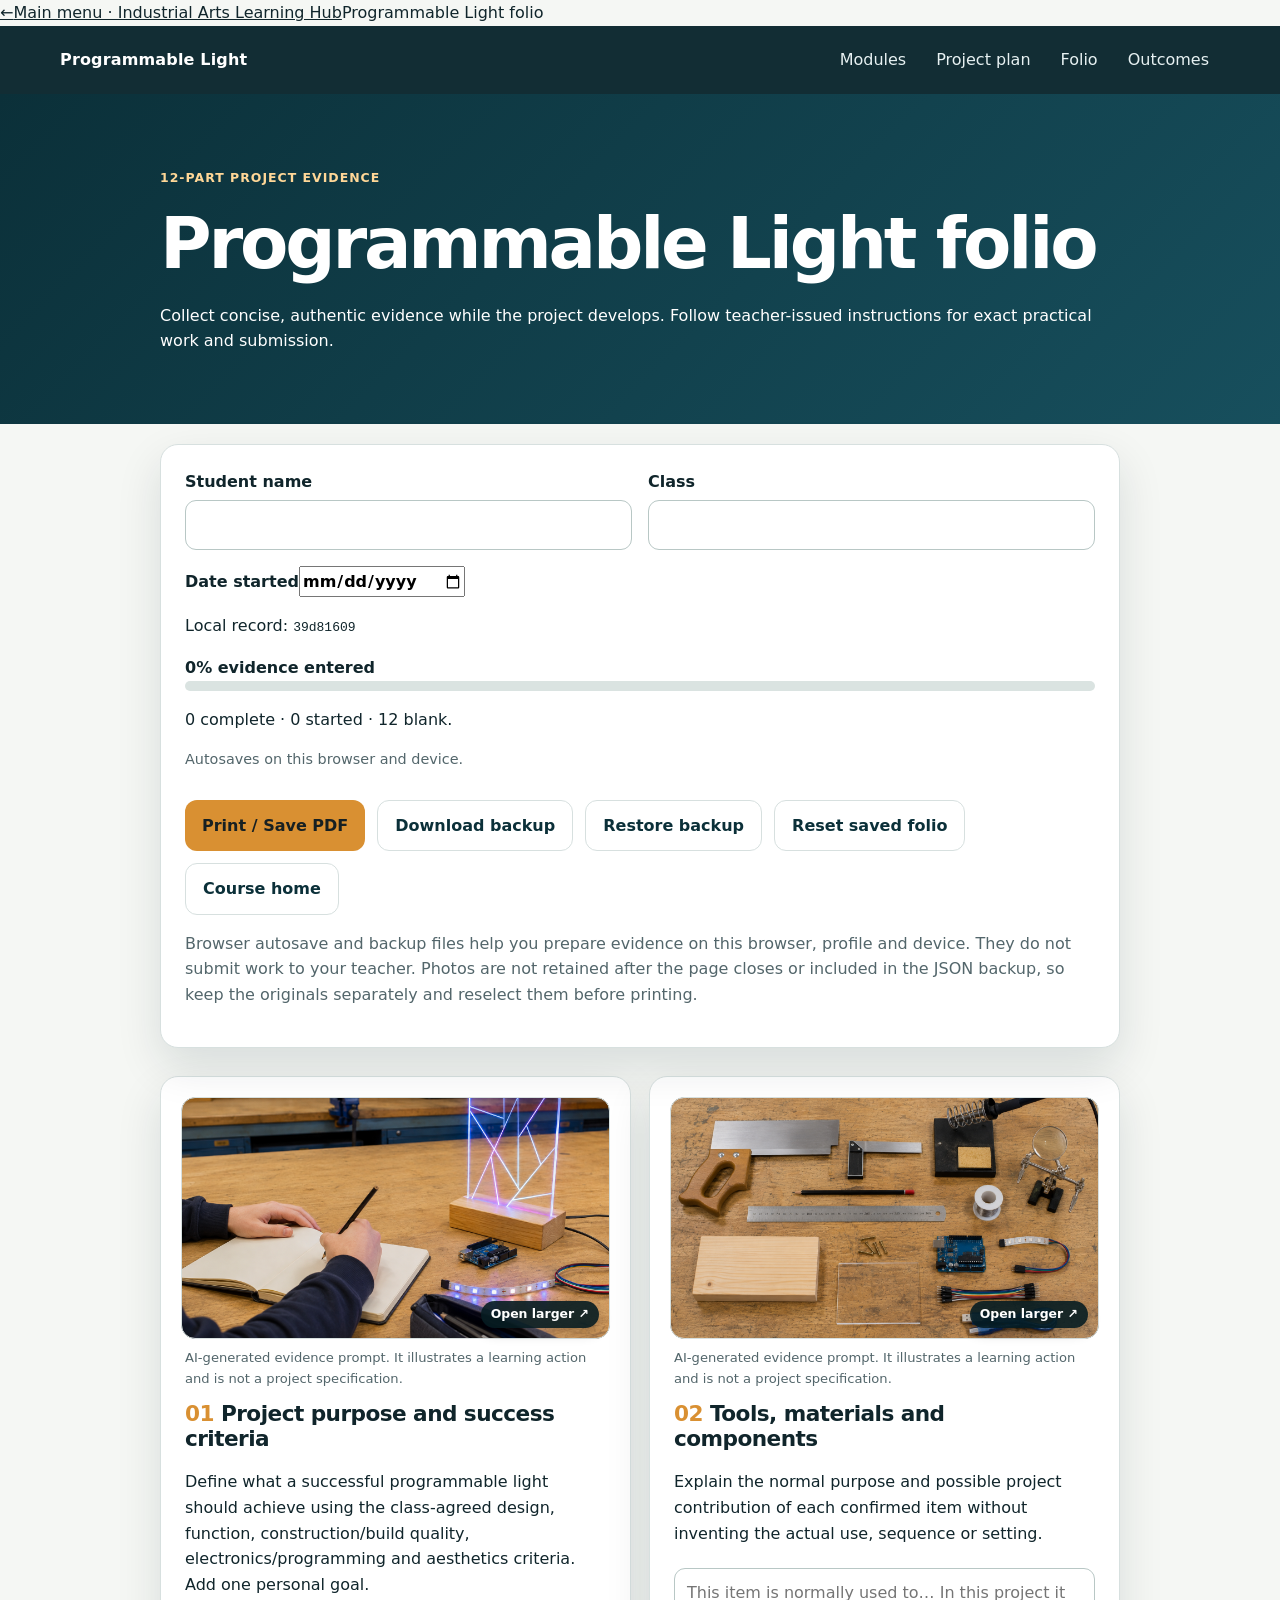
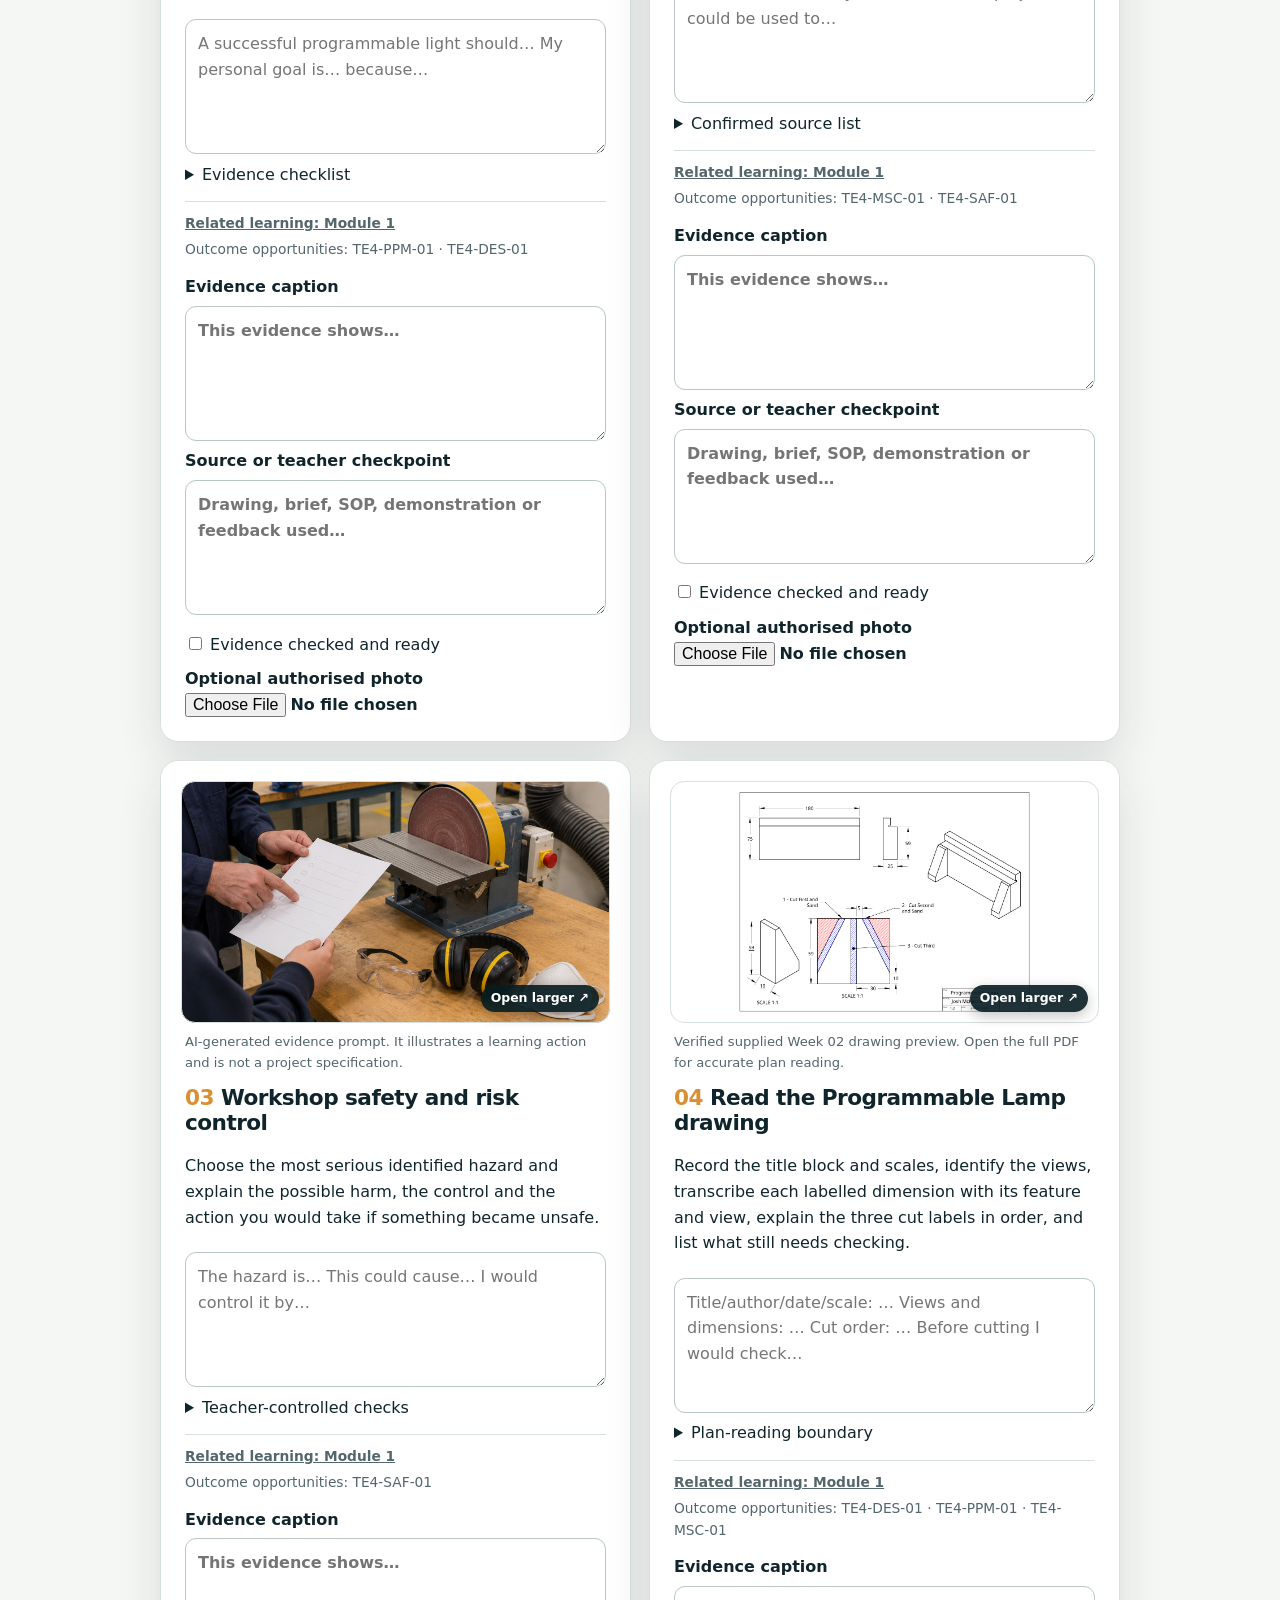
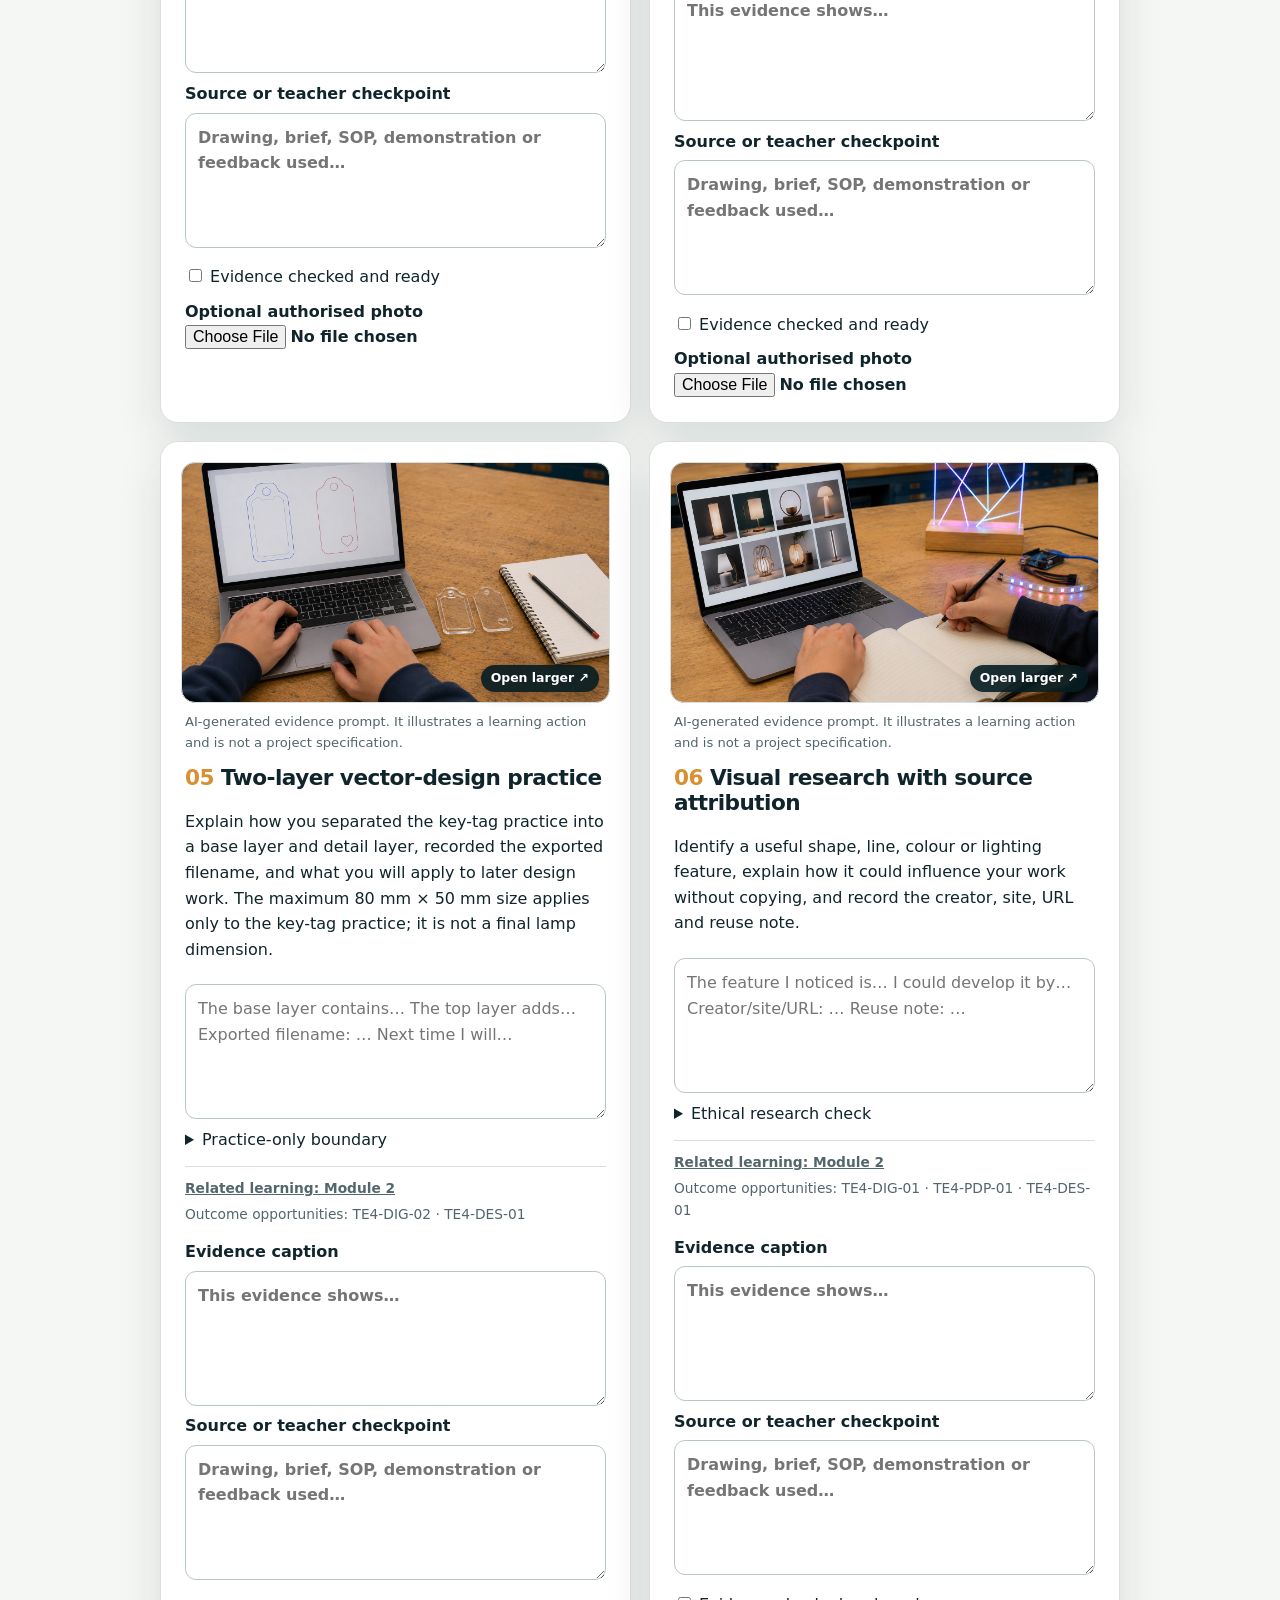
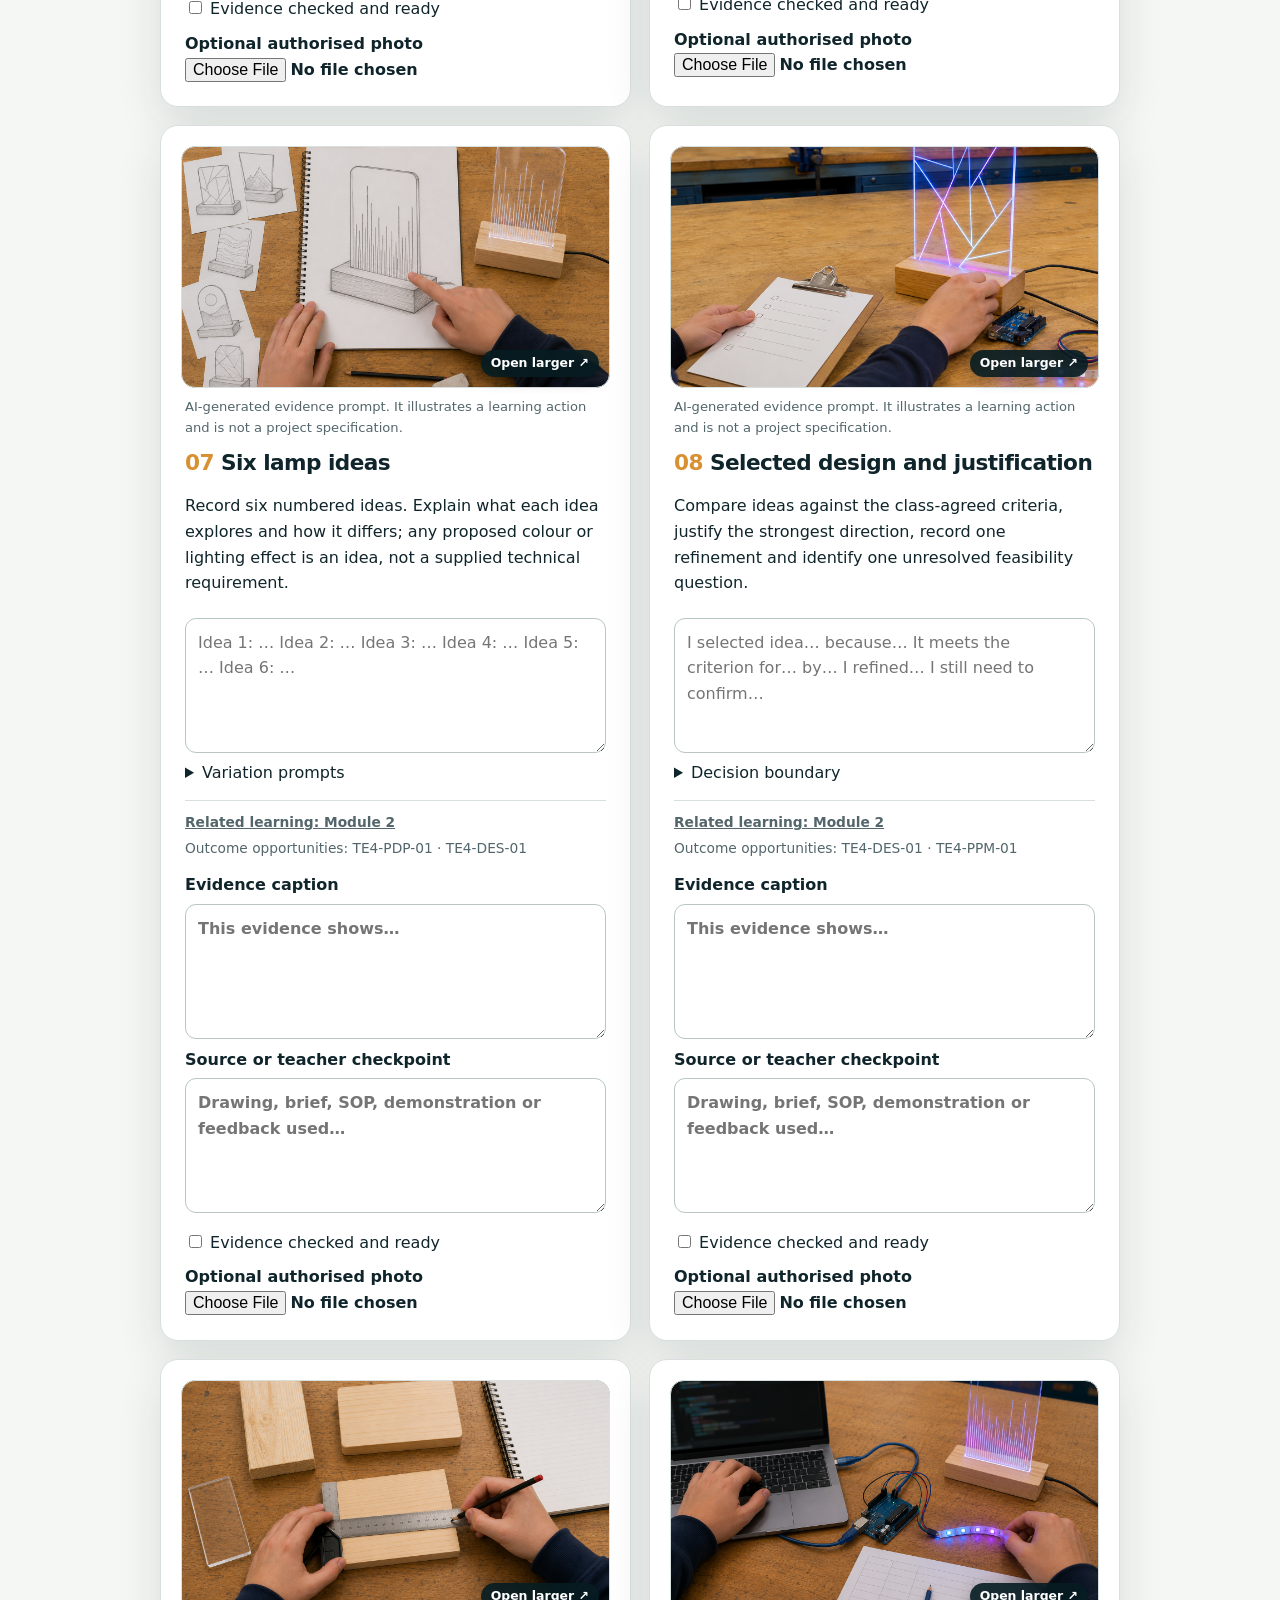
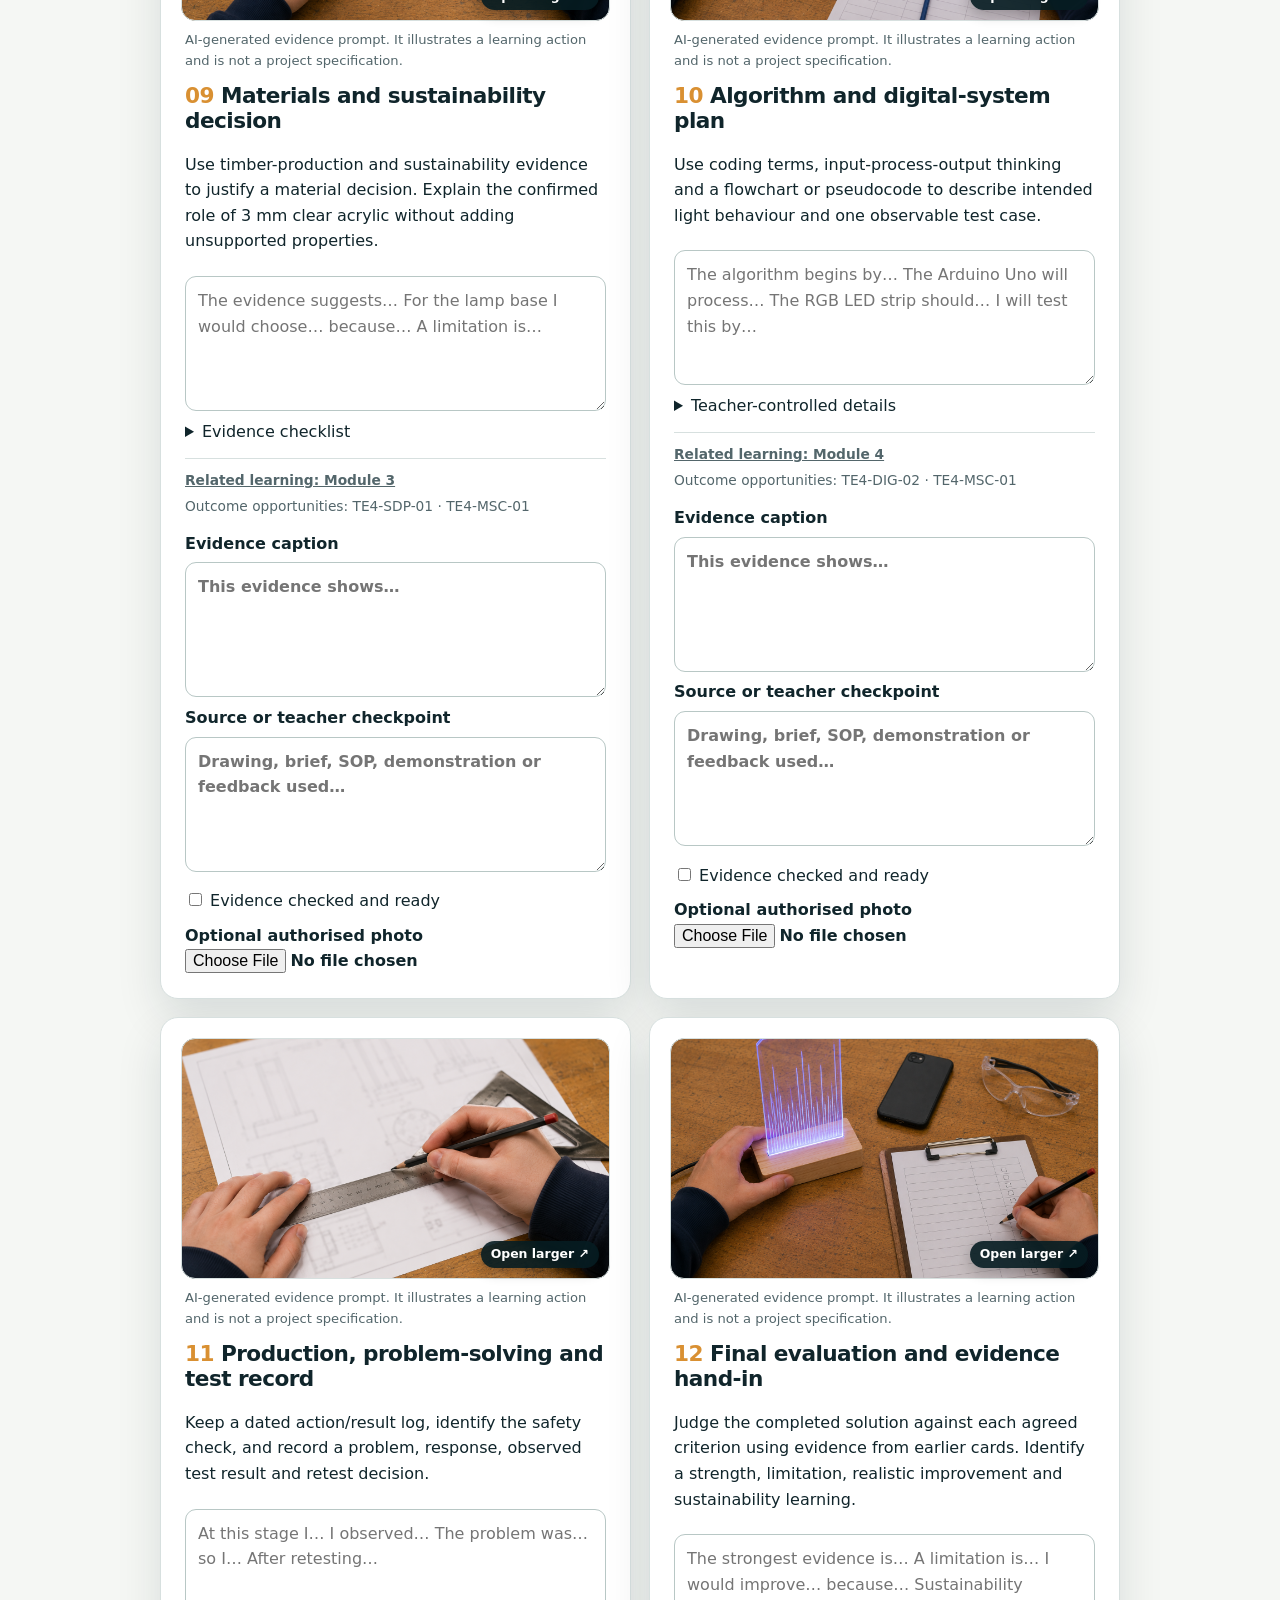
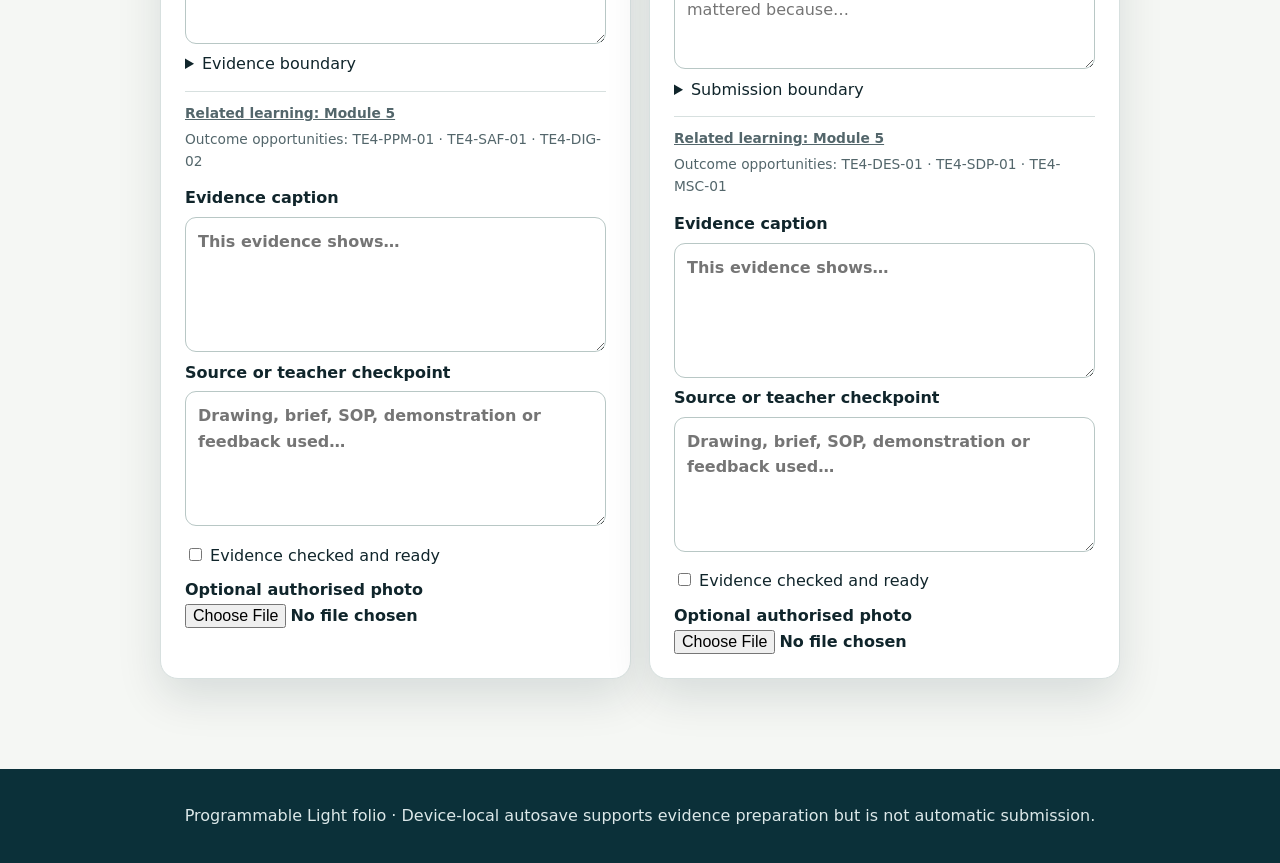
==== folio.html @ 2590aad6 "Build Programmable Light Stage 4 guided course" ====
<!doctype html>
<html lang="en-AU">
<head>
  <meta charset="utf-8">
  <meta name="viewport" content="width=device-width, initial-scale=1">
  <meta name="description" content="Twelve-card evidence folio for the Stage 4 Programmable Light project.">
  <title>Project folio | Programmable Light</title>
  <link rel="stylesheet" href="guided/course.css?v=20260804b">
  <link rel="stylesheet" href="shared/sister-site.css" data-sister-site-styles>
</head>
<body class="folio-page">
  <a class="skip-link" href="#folio-content">Skip to folio</a>
  <header class="site-header"><div class="nav-wrap"><a class="brand" href="index.html">Programmable Light</a><nav class="nav-links" aria-label="Course navigation"><a href="index.html#pathway">Modules</a><a href="index.html#project-plan">Project plan</a><a href="folio.html" aria-current="page">Folio</a><a href="index.html#outcomes">Outcomes</a></nav></div></header>
  <section class="module-hero"><div class="module-hero-inner"><p class="eyebrow">12-part project evidence</p><h1>Programmable Light folio</h1><p>Collect concise, authentic evidence while the project develops. Follow teacher-issued instructions for exact practical work and submission.</p></div></section>

  <main id="folio-content" class="folio-main" data-folio>
    <section class="card progress-panel"><div class="student-grid"><label>Student name<input data-save data-required name="student-name" type="text" autocomplete="name"></label><label>Class<input data-save data-required name="student-class" type="text"></label><label>Date started<input data-save name="date-started" type="date"></label></div><p>Local record: <code data-record-id></code></p><strong data-progress-text>0% evidence entered</strong><div class="progress-track"><div class="progress-fill" data-progress-fill></div></div><p data-folio-summary>12 blank cards.</p><p class="save-state" data-save-state>Autosaves on this browser and device.</p><div class="button-row"><button class="btn" type="button" onclick="window.print()">Print / Save PDF</button><button class="btn ghost" type="button" data-export>Download backup</button><label class="btn ghost import-label">Restore backup<input type="file" accept="application/json" data-import></label><button class="btn ghost" type="button" data-reset>Reset saved folio</button><a class="btn ghost" href="index.html">Course home</a></div><p class="evidence-note">Browser autosave and backup files help you prepare evidence on this browser, profile and device. They do not submit work to your teacher. Photos are not retained after the page closes or included in the JSON backup, so keep the originals separately and reselect them before printing.</p></section>

    <div class="folio-grid">
      <article class="card folio-card" id="folio-card-01"><div class="folio-visual" role="img" aria-label="Project purpose, success criteria and a personal goal"></div><h2>Project purpose and success criteria</h2><p>Define what a successful programmable light should achieve using the class-agreed design, function, construction/build quality, electronics/programming and aesthetics criteria. Add one personal goal.</p><textarea data-save data-required name="folio-01" placeholder="A successful programmable light should… My personal goal is… because…"></textarea><details class="sentence-starters"><summary>Evidence checklist</summary><ul><li>Short project explanation</li><li>All five class-agreed criteria categories</li><li>One personal goal</li></ul></details></article>

      <article class="card folio-card" id="folio-card-02"><div class="folio-visual" role="img" aria-label="Confirmed tools, materials and programmable-light components"></div><h2>Tools, materials and components</h2><p>Explain the normal purpose and possible project contribution of each confirmed item without inventing the actual use, sequence or setting.</p><textarea data-save data-required name="folio-02" placeholder="This item is normally used to… In this project it could be used to…"></textarea><details class="sentence-starters"><summary>Confirmed source list</summary><ul><li>Tenon saw, tri-square, pencil, steel rule, soldering iron, helping hands and solder</li><li>Radiata pine, wood screws and 3 mm clear acrylic</li><li>Arduino Uno, RGB LED strip, jumper wires, USB cable and ULS 4.0/4.6 laser cutter</li></ul></details></article>

      <article class="card folio-card" id="folio-card-03"><div class="folio-visual" role="img" aria-label="Workshop hazard, risk controls and teacher permission"></div><h2>Workshop safety and risk control</h2><p>Choose the most serious identified hazard and explain the possible harm, the control and the action you would take if something became unsafe.</p><textarea data-save data-required name="folio-03" placeholder="The hazard is… This could cause… I would control it by…"></textarea><details class="sentence-starters"><summary>Teacher-controlled checks</summary><ul><li>Demonstration, safety-test and machine-permission status</li><li>Current local procedure and required PPE</li><li>First-aid and emergency-stop locations are Teacher to confirm</li></ul></details></article>

      <article class="card folio-card" id="folio-card-04"><div class="folio-visual" role="img" aria-label="Reading the supplied Programmable Lamp technical drawing"></div><h2>Read the Programmable Lamp drawing</h2><p>Record the title block and scales, identify the views, transcribe each labelled dimension with its feature and view, explain the three cut labels in order, and list what still needs checking.</p><textarea data-save data-required name="folio-04" placeholder="Title/author/date/scale: … Views and dimensions: … Cut order: … Before cutting I would check…"></textarea><details class="sentence-starters"><summary>Plan-reading boundary</summary><ul><li>Use the full PDF, not a measured screen preview.</li><li>Keep the unit blank if the drawing does not state it.</li><li>Materials, tolerances and assembly details remain Teacher to confirm.</li></ul></details></article>

      <article class="card folio-card" id="folio-card-05"><div class="folio-visual" role="img" aria-label="Two-layer key-tag vector-design practice"></div><h2>Two-layer vector-design practice</h2><p>Explain how you separated the key-tag practice into a base layer and detail layer, recorded the exported filename, and what you will apply to later design work. The maximum 80 mm × 50 mm size applies only to the key-tag practice; it is not a final lamp dimension.</p><textarea data-save data-required name="folio-05" placeholder="The base layer contains… The top layer adds… Exported filename: … Next time I will…"></textarea><details class="sentence-starters"><summary>Practice-only boundary</summary><ul><li>The maximum 80 mm × 50 mm size applies only to the key-tag practice.</li><li>It is not a final lamp dimension.</li><li>Export, Classroom and laser requirements are Teacher to confirm.</li></ul></details></article>

      <article class="card folio-card" id="folio-card-06"><div class="folio-visual" role="img" aria-label="Visual research with image resolution and source attribution"></div><h2>Visual research with source attribution</h2><p>Identify a useful shape, line, colour or lighting feature, explain how it could influence your work without copying, and record the creator, site, URL and reuse note.</p><textarea data-save data-required name="folio-06" placeholder="The feature I noticed is… I could develop it by… Creator/site/URL: … Reuse note: …"></textarea><details class="sentence-starters"><summary>Ethical research check</summary><ul><li>Record the image resolution.</li><li>Distinguish research inspiration from permission to publish.</li><li>Approved imagery remains Teacher to confirm.</li></ul></details></article>

      <article class="card folio-card" id="folio-card-07"><div class="folio-visual" role="img" aria-label="Six distinct programmable-light design ideas"></div><h2>Six lamp ideas</h2><p>Record six numbered ideas. Explain what each idea explores and how it differs; any proposed colour or lighting effect is an idea, not a supplied technical requirement.</p><textarea data-save data-required name="folio-07" placeholder="Idea 1: … Idea 2: … Idea 3: … Idea 4: … Idea 5: … Idea 6: …"></textarea><details class="sentence-starters"><summary>Variation prompts</summary><ul><li>This idea explores…</li><li>It differs from the others because…</li><li>The light could…</li></ul></details></article>

      <article class="card folio-card" id="folio-card-08"><div class="folio-visual" role="img" aria-label="Selected design compared against confirmed criteria"></div><h2>Selected design and justification</h2><p>Compare ideas against the class-agreed criteria, justify the strongest direction, record one refinement and identify one unresolved feasibility question.</p><textarea data-save data-required name="folio-08" placeholder="I selected idea… because… It meets the criterion for… by… I refined… I still need to confirm…"></textarea><details class="sentence-starters"><summary>Decision boundary</summary><ul><li>Refer to evidence from research and the six ideas.</li><li>Separate a confirmed criterion from a preference.</li><li>Feasibility approval and production constraints are Teacher to confirm.</li></ul></details></article>

      <article class="card folio-card" id="folio-card-09"><div class="folio-visual" role="img" aria-label="Timber, acrylic and sustainability evidence"></div><h2>Materials and sustainability decision</h2><p>Use timber-production and sustainability evidence to justify a material decision. Explain the confirmed role of 3 mm clear acrylic without adding unsupported properties.</p><textarea data-save data-required name="folio-09" placeholder="The evidence suggests… For the lamp base I would choose… because… A limitation is…"></textarea><details class="sentence-starters"><summary>Evidence checklist</summary><ul><li>Hardwood/softwood and native-forest/plantation comparisons</li><li>Ordered timber-production sequence</li><li>Supplier, stock size, grade, finish and tolerance are Teacher to confirm.</li></ul></details></article>

      <article class="card folio-card" id="folio-card-10"><div class="folio-visual" role="img" aria-label="Algorithm, pseudocode and digital-system plan"></div><h2>Algorithm and digital-system plan</h2><p>Use coding terms, input-process-output thinking and a flowchart or pseudocode to describe intended light behaviour and one observable test case.</p><textarea data-save data-required name="folio-10" placeholder="The algorithm begins by… The Arduino Uno will process… The RGB LED strip should… I will test this by…"></textarea><details class="sentence-starters"><summary>Teacher-controlled details</summary><ul><li>Wiring, pins, LED-strip type, library and electrical requirements</li><li>Final code and upload procedure</li><li>Record only authorised connections and code.</li></ul></details></article>

      <article class="card folio-card" id="folio-card-11"><div class="folio-visual" role="img" aria-label="Production, problem-solving, testing and retesting record"></div><h2>Production, problem-solving and test record</h2><p>Keep a dated action/result log, identify the safety check, and record a problem, response, observed test result and retest decision.</p><textarea data-save data-required name="folio-11" placeholder="At this stage I… I observed… The problem was… so I… After retesting…"></textarea><details class="sentence-starters"><summary>Evidence boundary</summary><ul><li>Use the supplied plan, theory or a named teacher checkpoint.</li><li>Do not fabricate a source or unobserved result.</li><li>Practical order, test values and sign-off points are Teacher to confirm.</li></ul></details></article>

      <article class="card folio-card" id="folio-card-12"><div class="folio-visual" role="img" aria-label="Final evaluation against criteria and evidence"></div><h2>Final evaluation and evidence hand-in</h2><p>Judge the completed solution against each agreed criterion using evidence from earlier cards. Identify a strength, limitation, realistic improvement and sustainability learning.</p><textarea data-save data-required name="folio-12" placeholder="The strongest evidence is… A limitation is… I would improve… because… Sustainability mattered because…"></textarea><details class="sentence-starters"><summary>Submission boundary</summary><ul><li>Cite the evidence card that supports each judgement.</li><li>Final photo, code, filename and submission route are Teacher to confirm.</li><li>Browser autosave is preparation, not submission.</li></ul></details></article>
    </div>
  </main>

  <footer>Programmable Light folio · Device-local autosave supports evidence preparation but is not automatic submission.</footer>
  <script src="guided/data.js?v=20260804b"></script>
  <script src="guided/course.js?v=20260804b"></script>
  <script src="shared/hub-navigation.js" defer></script>
</body>
</html>
---- guided/course.css ----
:root {
  --ink: #10252b;
  --muted: #53666b;
  --paper: #f5f7f4;
  --card: #ffffff;
  --steel: #174f5d;
  --steel-dark: #0b3039;
  --amber: #d99032;
  --amber-pale: #fff3df;
  --line: #d7e0df;
  --success: #26704b;
  --danger: #a33a32;
  --shadow: 0 18px 45px rgba(12, 37, 43, 0.12);
  --radius: 18px;
}

* { box-sizing: border-box; }
html { scroll-behavior: smooth; }
body {
  margin: 0;
  overflow-x: hidden;
  color: var(--ink);
  background: var(--paper);
  font-family: Inter, ui-sans-serif, system-ui, -apple-system, BlinkMacSystemFont, "Segoe UI", sans-serif;
  line-height: 1.6;
}
.skip-link { position: fixed; top: 8px; left: 8px; z-index: 1000; transform: translateY(-180%); padding: 9px 13px; border-radius: 8px; background: white; color: var(--ink); font-weight: 750; }
.skip-link:focus { transform: translateY(0); }
a { color: inherit; }
img { max-width: 100%; display: block; }
button, input, textarea, select { font: inherit; }

.site-header {
  position: sticky;
  top: 0;
  z-index: 20;
  background: rgba(9, 37, 44, 0.96);
  color: white;
  backdrop-filter: blur(12px);
}
.nav-wrap {
  width: min(1160px, calc(100% - 32px));
  min-height: 68px;
  margin: 0 auto;
  display: flex;
  flex-wrap: wrap;
  align-items: center;
  justify-content: space-between;
  gap: 20px;
}
.brand { font-weight: 850; text-decoration: none; letter-spacing: .01em; }
.nav-links { display: flex; flex-wrap: wrap; max-width: 100%; gap: 8px; }
.nav-links a {
  padding: 8px 11px;
  border-radius: 999px;
  text-decoration: none;
  color: #e7f1f2;
}
.nav-links a:hover, .nav-links a:focus-visible { background: rgba(255,255,255,.12); }

.hero { min-height: 570px; color: white; display: grid; align-items: center; background: linear-gradient(135deg, #061c22, #174f5d); }
.sister-hero .hero-inner { display: grid; grid-template-columns: minmax(0, 1.1fr) minmax(300px, .9fr); gap: 34px; align-items: center; }
.hero-showcase { margin: 42px 0; overflow: hidden; border: 1px solid rgba(255,255,255,.24); border-radius: 22px; background: rgba(255,255,255,.08); box-shadow: var(--shadow); }
.hero-showcase img { width: 100%; min-height: 360px; object-fit: cover; }
.hero-showcase figcaption { padding: 12px 16px; color: #e9f1f1; font-size: .84rem; line-height: 1.45; }
.hero-inner, .section, .module-main, .folio-main {
  width: min(1160px, calc(100% - 32px));
  margin-inline: auto;
}
.hero-copy { width: min(630px, 100%); padding: 90px 0 80px; }
.hero-copy, .module-hero-inner, .module-main, .folio-main { max-width: calc(100vw - 32px); }
.eyebrow {
  display: inline-flex;
  align-items: center;
  gap: 8px;
  margin: 0 0 16px;
  color: #ffd797;
  font-weight: 850;
  letter-spacing: .08em;
  text-transform: uppercase;
  font-size: .78rem;
}
h1, h2, h3 { line-height: 1.15; margin-top: 0; }
h1 { font-size: clamp(2.7rem, 7vw, 5.5rem); letter-spacing: -.045em; margin-bottom: 18px; }
h2 { font-size: clamp(2rem, 4vw, 3.2rem); letter-spacing: -.025em; }
h3 { font-size: 1.28rem; }
.hero p { font-size: clamp(1.05rem, 2vw, 1.3rem); color: #e9f1f1; }
.hero-actions, .button-row { display: flex; flex-wrap: wrap; gap: 12px; margin-top: 28px; }
.btn {
  border: 0;
  border-radius: 12px;
  padding: 12px 17px;
  background: var(--amber);
  color: #172022;
  font-weight: 850;
  text-decoration: none;
  cursor: pointer;
}
.btn:hover, .btn:focus-visible { filter: brightness(1.05); transform: translateY(-1px); }
.btn.secondary { color: white; background: rgba(255,255,255,.13); border: 1px solid rgba(255,255,255,.3); }
.btn.ghost { background: white; border: 1px solid var(--line); color: var(--steel-dark); }

.section { padding: 84px 0; }
.section.tint { width: 100%; max-width: none; background: #e9efed; }
.section.tint > .section-inner { width: min(1160px, calc(100% - 32px)); margin: auto; }
.section-intro { max-width: 760px; color: var(--muted); font-size: 1.08rem; }
.grid { display: grid; gap: 20px; }
.grid.three { grid-template-columns: repeat(3, minmax(0, 1fr)); }
.grid.two { grid-template-columns: repeat(2, minmax(0, 1fr)); }
.card {
  background: var(--card);
  border: 1px solid var(--line);
  border-radius: var(--radius);
  padding: 24px;
  box-shadow: var(--shadow);
}
.module-card { position: relative; display: flex; flex-direction: column; min-height: 295px; }
.module-card .stage { color: var(--steel); font-size: .82rem; font-weight: 900; text-transform: uppercase; letter-spacing: .08em; }
.module-card p { color: var(--muted); }
.module-card .module-link { margin-top: auto; font-weight: 850; color: var(--steel); }
.status-pill {
  display: inline-flex;
  width: fit-content;
  padding: 5px 10px;
  border-radius: 999px;
  background: #e2eee8;
  color: var(--success);
  font-size: .78rem;
  font-weight: 850;
}
.outcome-list { list-style: none; padding: 0; display: grid; gap: 10px; }
.outcome-list li { border-left: 4px solid var(--amber); padding: 8px 0 8px 14px; }
.resource-card a { color: var(--steel); font-weight: 800; }
.pending { border-left: 5px solid var(--amber); background: var(--amber-pale); }

.module-hero {
  color: white;
  padding: 70px 0 54px;
  background: linear-gradient(135deg, var(--steel-dark), var(--steel));
}
.module-hero-inner { width: min(960px, calc(100% - 32px)); margin: auto; }
.module-hero h1 { font-size: clamp(2.3rem, 6vw, 4.4rem); }
.module-main, .folio-main { width: min(960px, calc(100% - 32px)); padding: 48px 0 90px; }
.progress-panel { margin: -28px auto 28px; position: relative; }
.progress-track { height: 10px; background: #dae3e1; border-radius: 999px; overflow: hidden; }
.progress-fill { height: 100%; width: 0; background: linear-gradient(90deg, var(--amber), #efbb62); transition: width .2s ease; }
.student-grid { display: grid; grid-template-columns: 1fr 1fr; gap: 16px; }
label { font-weight: 750; }
input[type="text"], input[type="password"], select, textarea {
  width: 100%;
  margin-top: 6px;
  border: 1px solid #b8c7c5;
  border-radius: 11px;
  padding: 11px 12px;
  background: #fff;
  color: var(--ink);
}
textarea { min-height: 135px; resize: vertical; }
.theory-section { margin-top: 24px; display: flow-root; }
.theory-section p { max-width: 78ch; color: #31484e; text-wrap: pretty; }
.theory-chunk-heading {
  margin: 22px 0 8px;
  padding-left: 11px;
  border-left: 4px solid var(--steel);
  color: var(--steel-dark);
  font-size: 1rem;
  line-height: 1.35;
}
.theory-section li + li { margin-top: 6px; }
.written-evidence { width: 100%; min-width: 0; }
.clarification-button { min-height: 44px; margin: 2px 0 10px; padding: 8px 12px; border: 1px solid #8aa9a0; border-radius: 9px; background: #f7fbf9; color: var(--ink); font: inherit; font-weight: 750; cursor: pointer; }
.clarification-button:hover { background: #edf4f1; }
.clarification-button:focus-visible { outline: 3px solid #236e5b; outline-offset: 3px; }
.clarification-panel { max-width: 68ch; margin: 0 0 12px; padding: 11px 13px; border-left: 4px solid #3c806e; border-radius: 0 9px 9px 0; background: #edf4f1; overflow-wrap: anywhere; }
.written-evidence textarea {
  display: block;
  width: 100%;
  max-width: none;
  min-width: 0;
  min-height: 175px;
  line-height: 1.55;
  overflow-wrap: break-word;
}
.theory-visual {
  float: right;
  width: min(38%, 360px);
  margin: .25rem 0 1rem 1.35rem;
  padding: .65rem;
  border: 1px solid var(--line);
  border-radius: 14px;
  background: #f5f8f7;
  box-shadow: 0 10px 24px rgba(17, 46, 52, .1);
}
.theory-visual--left { float: left; margin: .25rem 1.35rem 1rem 0; }
.zoomable-infographic { position: relative; display: block; color: white; text-decoration: none; cursor: zoom-in; }
.zoomable-infographic:focus-visible { outline: 4px solid var(--amber); outline-offset: 4px; }
.zoomable-infographic:hover .infographic-open-label,
.zoomable-infographic:focus-visible .infographic-open-label { background: var(--amber); color: #172022; }
.infographic-open-label {
  position: absolute;
  right: 10px;
  bottom: 10px;
  z-index: 2;
  padding: 6px 10px;
  border-radius: 999px;
  background: rgba(6, 28, 34, .9);
  color: white;
  font-size: .78rem;
  font-weight: 850;
  line-height: 1.2;
  box-shadow: 0 4px 14px rgba(0, 0, 0, .24);
}
.theory-visual__image {
  width: 100%;
  aspect-ratio: 16 / 9;
  border-radius: 9px;
  background-repeat: no-repeat;
  background-size: cover;
  background-position: center;
  background-color: var(--ink);
}
.theory-visual figcaption { margin-top: .6rem; color: var(--muted); font-size: .82rem; line-height: 1.4; }
.tool-photo-gallery { clear: both; display: grid; grid-template-columns: repeat(auto-fit, minmax(180px, 1fr)); gap: 14px; margin: 24px 0; }
.tool-photo-card { min-width: 0; margin: 0; padding: 10px; border: 1px solid var(--line); border-radius: 13px; background: #f5f8f7; }
.tool-photo-link { border-radius: 9px; overflow: hidden; background: #e7eceb; }
.tool-photo-link img { width: 100%; aspect-ratio: 4 / 3; object-fit: contain; background: #f3f5f4; }
.tool-photo-card figcaption { margin-top: 9px; color: var(--muted); font-size: .82rem; line-height: 1.45; }
.tool-photo-credit { display: block; margin-top: 5px; font-size: .76rem; }
.tool-photo-credit a { color: var(--steel-dark); font-weight: 750; }
.plan-guidance { clear: both; margin: 30px 0 8px; padding-top: 26px; border-top: 2px solid var(--line); }
.plan-guidance > h3 { font-size: clamp(1.45rem, 3vw, 2rem); }
.plan-guidance > h4 { margin: 20px 0 8px; color: var(--steel-dark); }
.plan-sheet-gallery { display: grid; grid-template-columns: repeat(2, minmax(0, 1fr)); gap: 16px; margin-top: 24px; }
.plan-sheet-card { min-width: 0; margin: 0; padding: 11px; border: 1px solid var(--line); border-radius: 14px; background: #f5f8f7; }
.plan-preview-link { overflow: hidden; border: 1px solid #c7d1d0; border-radius: 10px; background: white; }
.plan-preview-link img { width: 100%; aspect-ratio: 1.45 / 1; object-fit: contain; background: white; }
.plan-sheet-card figcaption { margin-top: 10px; color: var(--muted); font-size: .84rem; line-height: 1.45; }
.plan-sheet-card figcaption > strong, .plan-sheet-card figcaption > span { display: block; }
.plan-sheet-card figcaption > strong { margin-bottom: 4px; color: var(--ink); }
.plan-actions { display: flex !important; flex-wrap: wrap; gap: 8px 12px; margin-top: 10px; }
.plan-open-link, .plan-download-link { color: var(--steel-dark); font-weight: 850; text-underline-offset: 3px; }
.plan-open-link:focus-visible, .plan-download-link:focus-visible { outline: 3px solid var(--amber); outline-offset: 3px; }
.callout { margin: 20px 0 0; padding: 16px 18px; border-radius: 12px; background: #e6f1f3; border-left: 5px solid var(--steel); font-weight: 750; }
.check-group { margin-top: 26px; padding: 20px; border: 1px solid var(--line); border-radius: 14px; background: #f8fbfb; }
.check-group[id], #knowledge-checks { scroll-margin-top: 92px; }
.check-group > h3 { margin-top: 4px; color: var(--ink); }
.check-group .check:first-of-type { margin-top: 12px; }
.check h4 { margin-bottom: 12px; color: var(--ink); font-size: 1rem; line-height: 1.45; }
.check { margin-top: 18px; padding-top: 18px; border-top: 1px solid var(--line); }
.option { display: block; margin: 9px 0; font-weight: 500; }
.question-help { margin: 14px 0; }
.hint-toggle, .secondary-hint-toggle {
  border: 0;
  padding: 0;
  background: transparent;
  color: var(--steel);
  font: inherit;
  font-weight: 850;
  text-decoration: underline;
  text-underline-offset: 3px;
  cursor: pointer;
}
.theory-direction {
  margin-top: 10px;
  padding: 13px 15px;
  border-left: 4px solid var(--amber);
  border-radius: 0 10px 10px 0;
  background: var(--amber-pale);
}
.theory-direction > a { display: block; width: fit-content; color: var(--steel-dark); font-weight: 850; }
.secondary-hint-toggle { display: block; margin-top: 10px; font-size: .92rem; }
.theory-reminder { margin-top: 9px; color: #31484e; }
.theory-section:focus-visible { outline: 4px solid var(--amber); outline-offset: 4px; }
.theory-section[id] { scroll-margin-top: 92px; }
.feedback { margin-top: 10px; min-height: 26px; font-weight: 750; }
.feedback.good { color: var(--success); }
.feedback.bad { color: var(--danger); }
.model-feedback { display: none; margin-top: 12px; padding: 14px; background: #edf4f1; border-radius: 10px; }
.model-feedback.open { display: block; }
.completion-box { background: #ecf5f0; border-color: #bad8c8; }
.module-nav { display: flex; justify-content: space-between; gap: 16px; margin-top: 26px; }

.folio-grid { display: grid; grid-template-columns: repeat(2, minmax(0,1fr)); gap: 18px; }
.folio-card { counter-increment: folio; }
.folio-card h2 { font-size: 1.35rem; }
.folio-card h2::before { content: counter(folio, decimal-leading-zero) " "; color: var(--amber); }
.folio-visual {
  display: block;
  aspect-ratio: 16 / 9;
  margin: -4px -4px 18px;
  border: 1px solid var(--line);
  border-radius: 14px;
  background-repeat: no-repeat;
  background-size: cover;
  background-position: center;
  background-color: var(--ink);
}
.folio-card:nth-child(1) .folio-visual { background-image: url("../assets/visuals/folio-card-01.png"); }
.folio-card:nth-child(2) .folio-visual { background-image: url("../assets/visuals/folio-card-02.png"); }
.folio-card:nth-child(3) .folio-visual { background-image: url("../assets/visuals/folio-card-03.png"); }
.folio-card:nth-child(4) .folio-visual { background-image: url("../assets/visuals/folio-card-04.png"); }
.folio-card:nth-child(5) .folio-visual { background-image: url("../assets/visuals/folio-card-05.png"); }
.folio-card:nth-child(6) .folio-visual { background-image: url("../assets/visuals/folio-card-06.png"); }
.folio-card:nth-child(7) .folio-visual { background-image: url("../assets/visuals/folio-card-07.png"); }
.folio-card:nth-child(8) .folio-visual { background-image: url("../assets/visuals/folio-card-08.png"); }
.folio-card:nth-child(9) .folio-visual { background-image: url("../assets/visuals/folio-card-09.png"); }
.folio-card:nth-child(10) .folio-visual { background-image: url("../assets/visuals/folio-card-10.png"); }
.folio-card:nth-child(11) .folio-visual { background-image: url("../assets/visuals/folio-card-11.png"); }
.folio-card:nth-child(12) .folio-visual { background-image: url("../assets/visuals/folio-card-12.png"); }
.folio-main { counter-reset: folio; }
.print-identity { display: none; }
.folio-meta { display: grid; gap: 4px; padding-top: 10px; border-top: 1px solid var(--line); color: var(--muted); font-size: .86rem; }
.folio-meta a { font-weight: 750; }
.folio-visual-caption { margin-top: -10px; color: var(--muted); font-size: .82rem; }
.save-state { color: var(--muted); font-size: .9rem; }
.photo-preview { margin-top: 12px; padding: 12px; border: 1px solid var(--line); border-radius: 12px; background: #f4f7f6; }
.photo-preview img { max-height: 320px; margin: 0 auto; object-fit: contain; }
.import-label { display: inline-flex; align-items: center; }
.import-label input { position: absolute; width: 1px; height: 1px; overflow: hidden; clip: rect(0,0,0,0); }
.evidence-note { color: var(--muted); }
.pathway-break { margin-top: 64px; }

footer { background: var(--steel-dark); color: #dce8e9; padding: 34px 16px; text-align: center; }

@media (max-width: 820px) {
  .sister-hero .hero-inner { grid-template-columns: 1fr; }
  .hero-showcase { margin-top: -30px; }
  .theory-visual, .theory-visual--left { float: none; width: 100%; margin: 1.1rem 0; }
  .grid.three, .grid.two, .folio-grid { grid-template-columns: 1fr; }
  .nav-wrap { display: grid; grid-template-columns: minmax(0, 1fr); align-items: start; justify-content: stretch; padding: 14px 0; }
  .brand { display: block; width: 100%; }
  .nav-links { display: grid; grid-template-columns: repeat(3, minmax(0, 1fr)); width: 100%; overflow: visible; padding-bottom: 3px; }
  .nav-links a { text-align: center; }
  .hero { min-height: 630px; background-position: 62% center; }
  .hero-copy { padding: 70px 0; }
  .student-grid { grid-template-columns: 1fr; }
}

@media (max-width: 520px) {
  .section { padding: 62px 0; }
  .hero-inner, .section, .module-main, .folio-main { width: calc(100% - 22px); }
  .module-hero-inner { width: calc(100% - 22px); max-width: calc(100vw - 22px); }
  .card { padding: 19px; border-radius: 15px; }
  .module-nav { flex-direction: column; }
  .module-nav .btn { text-align: center; }
  .written-evidence textarea { min-height: 210px; }
  .tool-photo-gallery { grid-template-columns: 1fr; }
  .plan-sheet-gallery { grid-template-columns: 1fr; }
  .nav-links { gap: 5px; }
  .nav-links a { padding: 7px 3px; font-size: .9rem; }
}

@media print {
  .site-header, .skip-link, .hero-actions, .button-row, .clarification-button, .question-help, .module-nav, .infographic-open-label, footer { display: none !important; }
  body { background: white; font-size: 11pt; }
  .module-hero { color: black; background: white; padding: 20px 0; }
  .module-main, .folio-main { width: 100%; padding: 0; }
  .card { box-shadow: none; break-inside: avoid; border-color: #aaa; }
  #knowledge-checks, .check-group { break-inside: auto; }
  .check { break-inside: avoid; }
  .plan-guidance { break-inside: auto; }
  .plan-sheet-card { break-inside: avoid; box-shadow: none; }
  .plan-preview-link img { max-height: 105mm; }
  .plan-open-link::after { content: " (" attr(href) ")"; font-weight: 400; overflow-wrap: anywhere; }
  textarea { border: 1px solid #777; min-height: 90px; }
  .model-feedback.open { display: block; }
  .folio-grid { display: block; }
  .folio-page .module-hero, .folio-page .progress-panel { display: none !important; }
  .folio-card { break-before: page; break-inside: avoid; page-break-before: always; font-size: 9pt; }
  .folio-card:first-child { break-before: auto; page-break-before: auto; }
  .folio-card h2 { margin-top: 4px; font-size: 15pt; }
  .folio-card p, .folio-card ul { margin-top: 5px; margin-bottom: 7px; }
  .folio-card details { display: none; }
  .folio-card textarea { min-height: 52px; }
  .folio-visual { max-height: 42mm; margin-bottom: 8px; }
  .print-identity { display: block; margin: 0 0 5px; color: #344; font-size: 8pt; }
  .photo-preview { break-inside: avoid; }
}
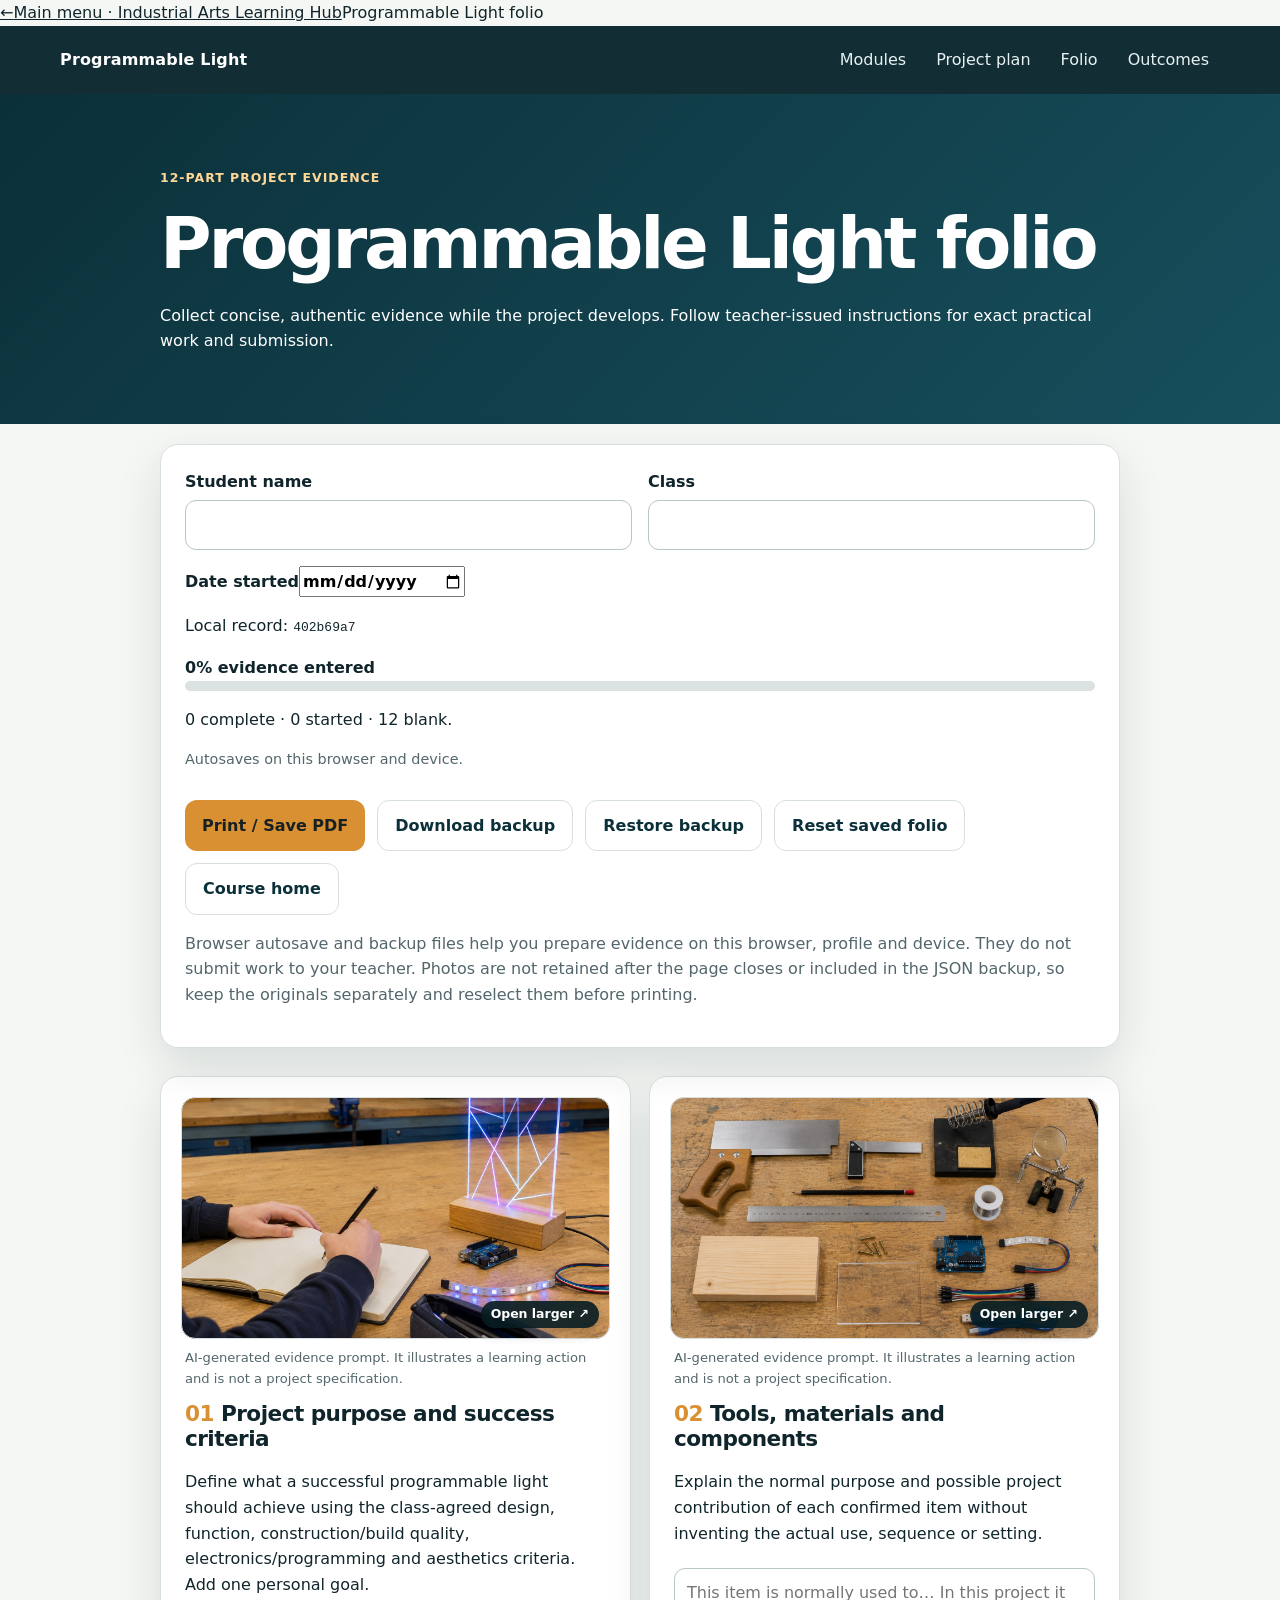
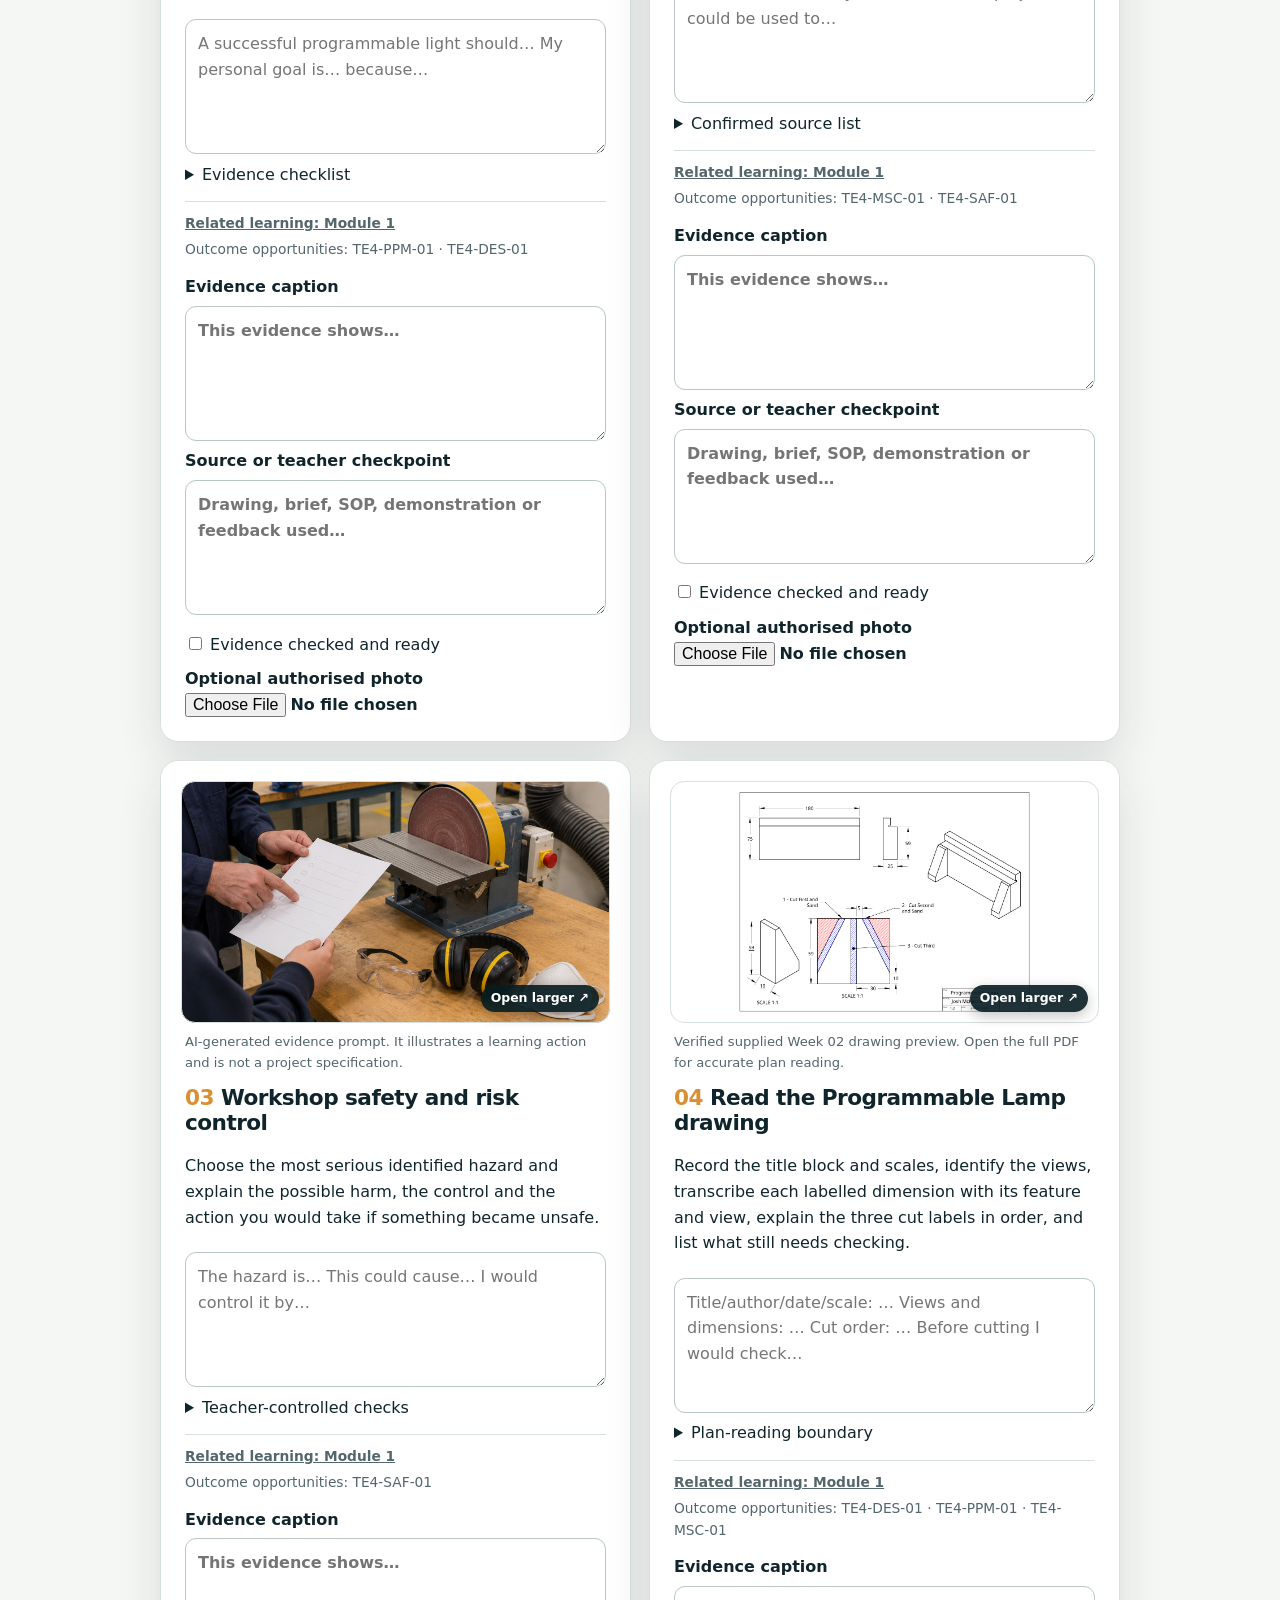
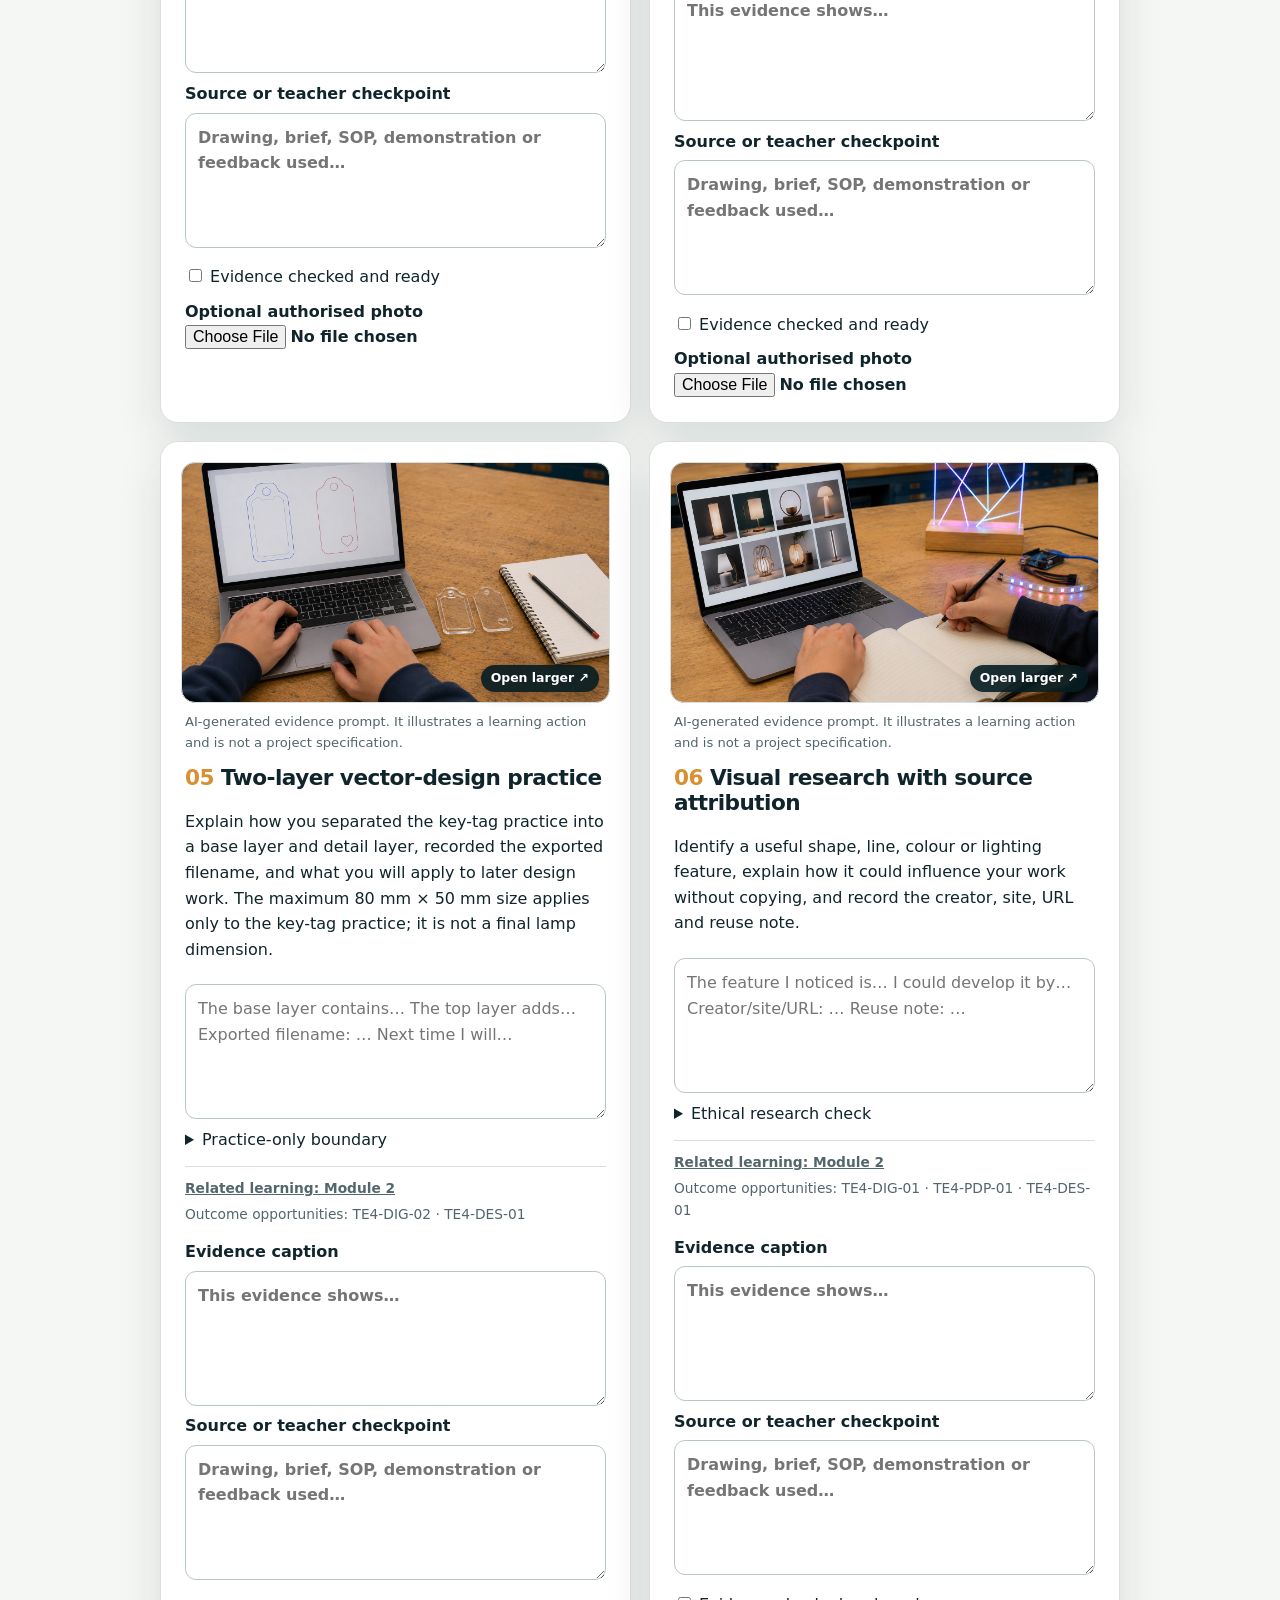
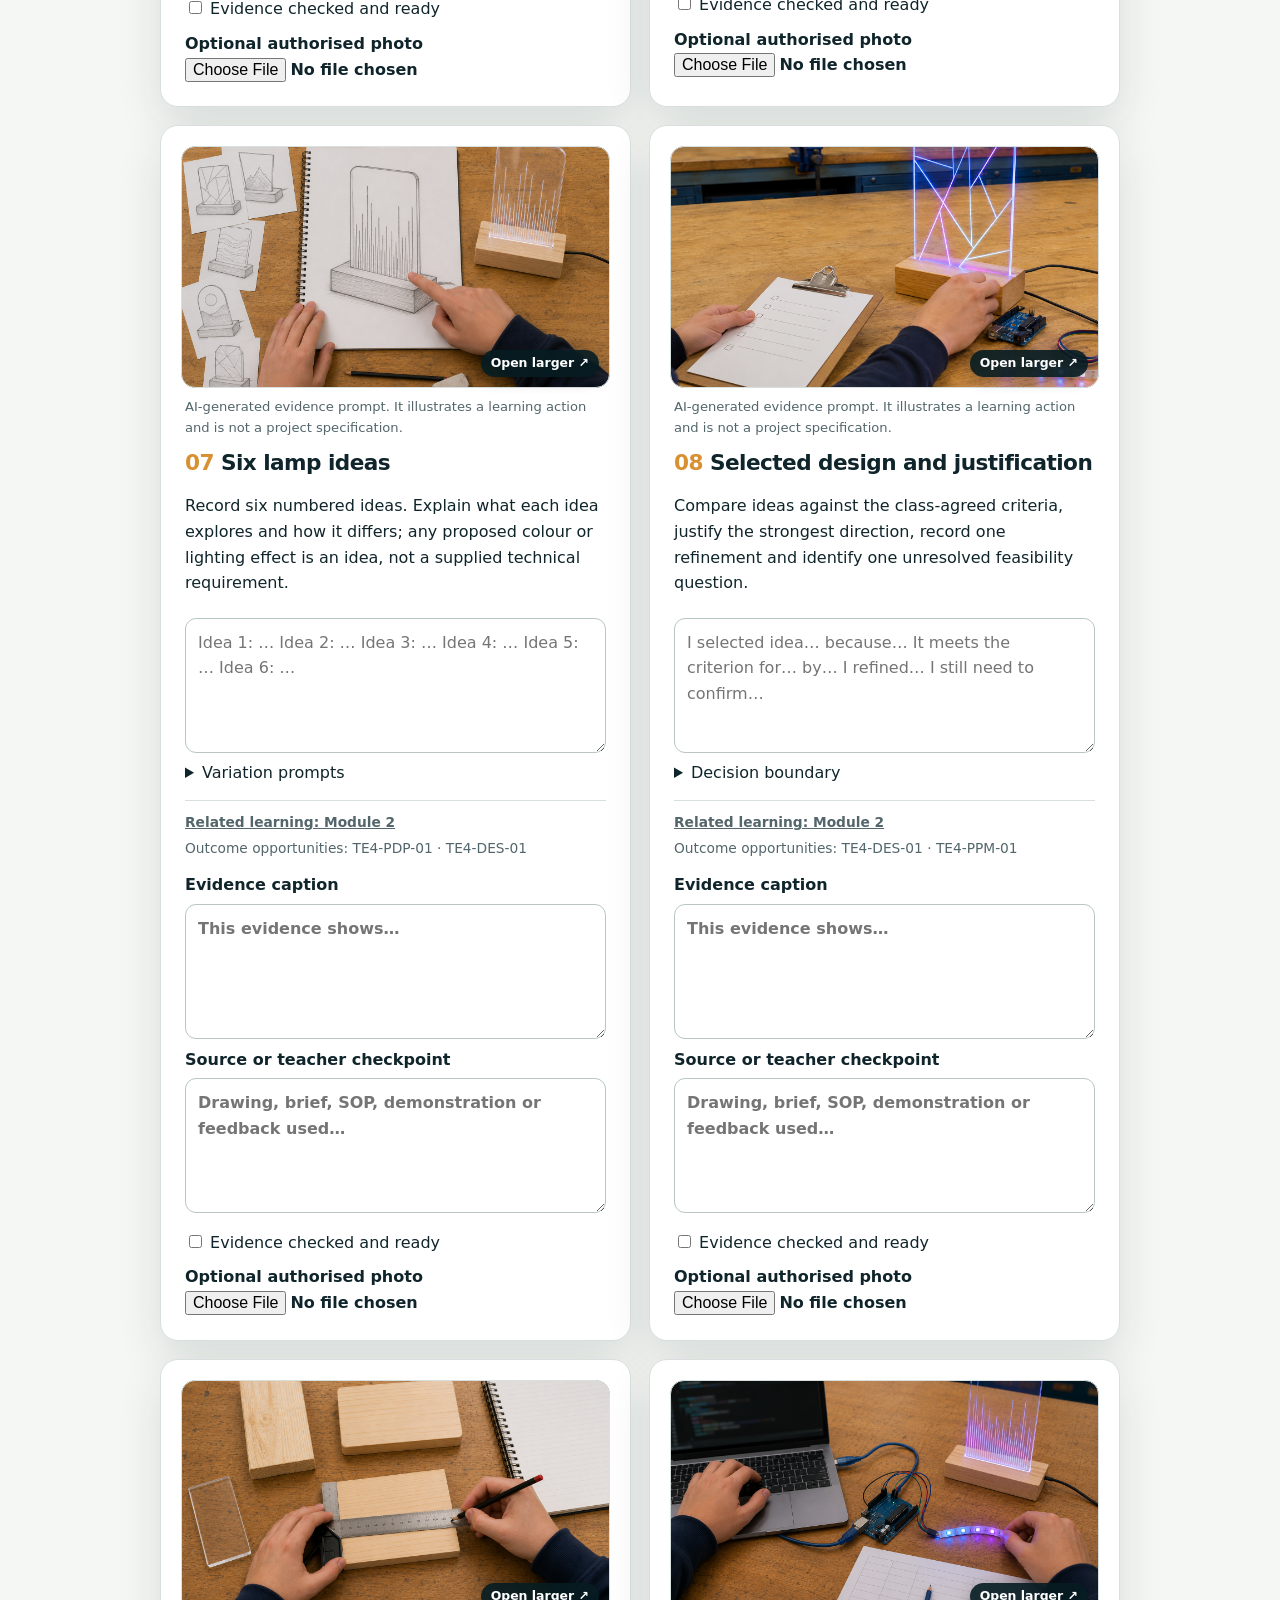
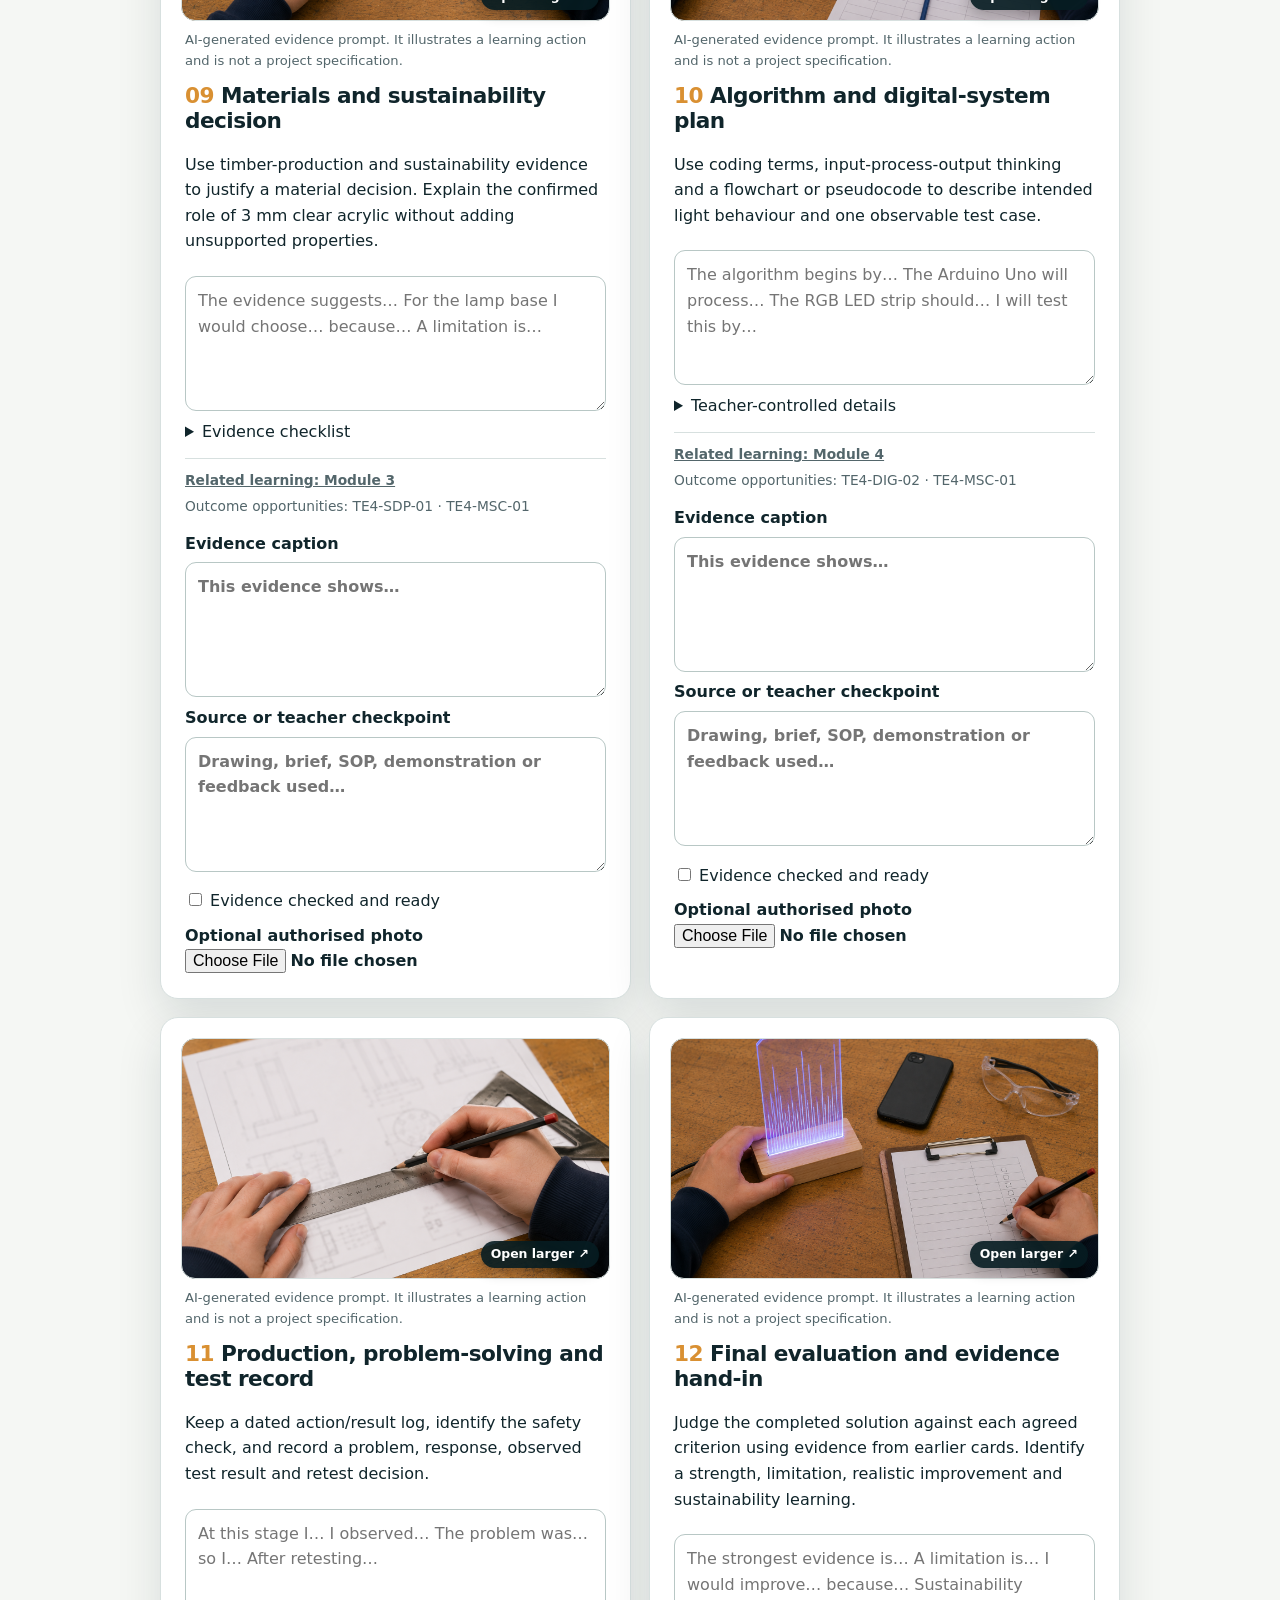
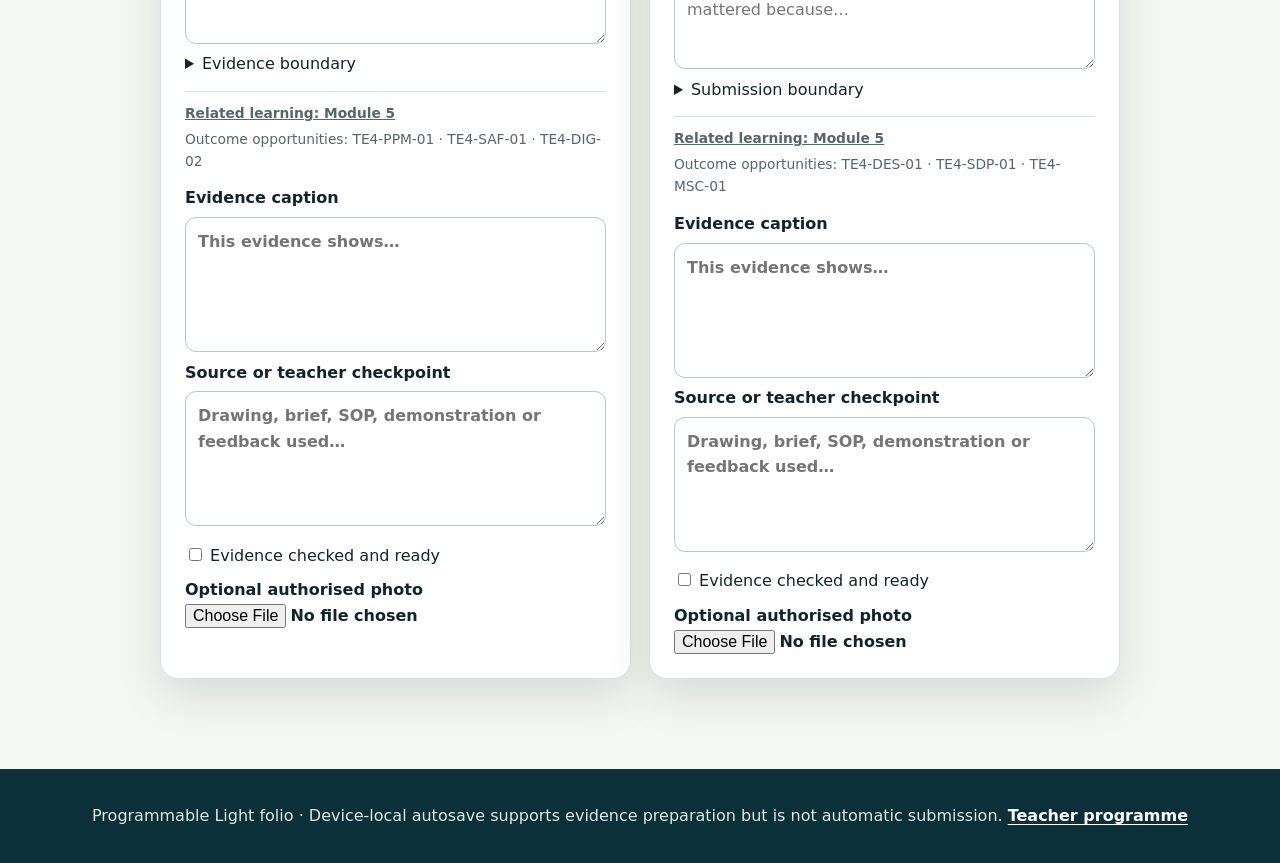
==== commit 16cd2021: "Replace teacher-talk checks and add teacher programme" ====
--- a/folio.html
+++ b/folio.html
@@ -5,7 +5,7 @@
   <meta name="viewport" content="width=device-width, initial-scale=1">
   <meta name="description" content="Twelve-card evidence folio for the Stage 4 Programmable Light project.">
   <title>Project folio | Programmable Light</title>
-  <link rel="stylesheet" href="guided/course.css?v=20260804b">
+  <link rel="stylesheet" href="guided/course.css?v=20260805c">
   <link rel="stylesheet" href="shared/sister-site.css" data-sister-site-styles>
 </head>
 <body class="folio-page">
@@ -43,9 +43,9 @@
     </div>
   </main>
 
-  <footer>Programmable Light folio · Device-local autosave supports evidence preparation but is not automatic submission.</footer>
-  <script src="guided/data.js?v=20260804b"></script>
-  <script src="guided/course.js?v=20260804b"></script>
+  <footer>Programmable Light folio · Device-local autosave supports evidence preparation but is not automatic submission. <a href="teacher-resources.html">Teacher programme</a></footer>
+  <script src="guided/data.js?v=20260805c"></script>
+  <script src="guided/course.js?v=20260805c"></script>
   <script src="shared/hub-navigation.js" defer></script>
 </body>
 </html>
--- a/guided/course.css
+++ b/guided/course.css
@@ -320,7 +320,62 @@
 .evidence-note { color: var(--muted); }
 .pathway-break { margin-top: 64px; }
 
+.teacher-programme { width: min(1180px, calc(100% - 36px)); margin: 0 auto; padding: 42px 0 72px; }
+.teacher-title-block { padding: clamp(24px, 5vw, 48px); border: 1px solid var(--line); border-radius: 22px; background: linear-gradient(135deg, #f5faf8, #edf4f5); box-shadow: 0 16px 44px rgba(17, 46, 52, .1); }
+.teacher-title-block h1 { max-width: 18ch; margin: 18px 0 14px; font-size: clamp(2.1rem, 6vw, 4.2rem); line-height: 1.02; }
+.back-link { display: inline-block; color: var(--steel-dark); font-weight: 850; text-underline-offset: 3px; }
+.teacher-status { margin: 22px 0; padding: 18px 20px; border-left: 6px solid var(--amber); border-radius: 0 12px 12px 0; background: var(--amber-pale); color: #202c2f; font-size: 1.05rem; line-height: 1.55; }
+.teacher-status.compact { margin: 18px 0 28px; font-size: .96rem; }
+.teacher-print-button { margin-top: 2px; }
+.teacher-public-boundary, .teacher-note { max-width: 78ch; color: var(--muted); }
+.teacher-section { padding: 54px 0 12px; scroll-margin-top: 90px; }
+.teacher-section > h2 { max-width: 28ch; font-size: clamp(1.8rem, 4vw, 2.8rem); }
+.teacher-section h3 { margin: 20px 0 8px; }
+.teacher-section h4 { margin: 14px 0 6px; color: var(--steel-dark); }
+.teacher-section li + li { margin-top: 6px; }
+.teacher-confirm { color: #78410d; }
+.not-approved { color: var(--danger); }
+.table-scroll { width: 100%; margin-top: 22px; overflow-x: auto; border: 1px solid var(--line); border-radius: 14px; background: white; }
+.teacher-programme table { width: 100%; border-collapse: collapse; min-width: 680px; }
+.teacher-programme th, .teacher-programme td { padding: 12px 14px; border: 1px solid var(--line); text-align: left; vertical-align: top; }
+.teacher-programme thead th { background: #e7f0ee; color: var(--ink); }
+.teacher-programme tbody th { width: 20%; background: #f5f8f7; color: var(--ink); }
+.teacher-audit-list { margin-top: 22px; padding: 18px 22px 18px 40px; border: 1px solid var(--line); border-radius: 14px; background: #fbfcfc; }
+.record-list { display: grid; grid-template-columns: repeat(2, minmax(0, 1fr)); gap: 1px; margin: 22px 0; padding: 1px; border: 1px solid var(--line); border-radius: 14px; overflow: hidden; background: var(--line); }
+.record-list > div { display: grid; grid-template-columns: minmax(125px, .7fr) minmax(0, 1.3fr); background: white; }
+.record-list dt, .record-list dd { margin: 0; padding: 12px 14px; overflow-wrap: anywhere; }
+.record-list dt { background: #f1f6f4; color: var(--ink); font-weight: 850; }
+.mapping-grid { display: grid; grid-template-columns: repeat(2, minmax(0, 1fr)); gap: 16px; margin-top: 18px; }
+.mapping-record { min-width: 0; padding: 19px; border: 1px solid var(--line); border-radius: 14px; background: white; break-inside: avoid; }
+.mapping-record h3 { margin-top: 9px; font-size: 1.08rem; }
+.mapping-record p { overflow-wrap: anywhere; }
+.teacher-two-column, .teacher-module__grid, .resource-grid { display: grid; grid-template-columns: repeat(2, minmax(0, 1fr)); gap: 18px; }
+.teacher-two-column { margin-top: 22px; }
+.teacher-two-column article, .resource-record { padding: 20px; border: 1px solid var(--line); border-radius: 14px; background: white; }
+.teacher-module { margin-top: 24px; padding: 24px; border: 1px solid var(--line); border-radius: 18px; background: white; box-shadow: 0 12px 28px rgba(17, 46, 52, .08); }
+.teacher-module__heading { padding-bottom: 16px; border-bottom: 2px solid var(--line); }
+.teacher-module__heading h3 { margin: 10px 0 4px; font-size: 1.55rem; }
+.teacher-module__grid { margin-top: 12px; }
+.teacher-module__grid > div { min-width: 0; padding: 5px 14px 12px 0; }
+.teacher-boundary { margin-top: 16px; padding: 16px 18px; border-left: 5px solid var(--amber); border-radius: 0 12px 12px 0; background: var(--amber-pale); }
+.teacher-boundary > strong { display: block; margin-bottom: 8px; }
+.source-id-list { display: flex; flex-wrap: wrap; gap: 6px; }
+.source-id-list code, .resource-record code { max-width: 100%; padding: 3px 6px; border-radius: 6px; background: #eef2f1; overflow-wrap: anywhere; }
+.cross-module { background: #f3f8f6; }
+.resource-grid, .confirm-grid { margin-top: 22px; }
+.resource-record { min-width: 0; }
+.resource-record h3 { margin-top: 0; }
+.resource-record p { overflow-wrap: anywhere; }
+.confirm-grid { display: grid; gap: 16px; }
+.confirm-record { display: grid; grid-template-columns: minmax(220px, 1.1fr) repeat(3, minmax(0, 1fr)); gap: 18px; padding: 20px; border: 1px solid var(--line); border-radius: 14px; background: white; }
+.confirm-record h3 { margin: 10px 0 0; font-size: 1.08rem; }
+.confirm-record p { margin: 0; }
+.local-review-field { padding: 12px; border: 1px dashed #9b7a54; border-radius: 10px; background: #fffaf1; }
+.official-links { display: flex; flex-wrap: wrap; gap: 8px 18px; }
+.teacher-programme footer a { color: white; }
+
 footer { background: var(--steel-dark); color: #dce8e9; padding: 34px 16px; text-align: center; }
+footer a { color: #fff; font-weight: 800; text-underline-offset: 3px; }
 
 @media (max-width: 820px) {
   .sister-hero .hero-inner { grid-template-columns: 1fr; }
@@ -334,6 +389,9 @@
   .hero { min-height: 630px; background-position: 62% center; }
   .hero-copy { padding: 70px 0; }
   .student-grid { grid-template-columns: 1fr; }
+  .teacher-two-column, .teacher-module__grid, .resource-grid { grid-template-columns: 1fr; }
+  .record-list, .mapping-grid { grid-template-columns: 1fr; }
+  .confirm-record { grid-template-columns: 1fr 1fr; }
 }
 
 @media (max-width: 520px) {
@@ -348,6 +406,13 @@
   .plan-sheet-gallery { grid-template-columns: 1fr; }
   .nav-links { gap: 5px; }
   .nav-links a { padding: 7px 3px; font-size: .9rem; }
+  .teacher-programme { width: calc(100% - 22px); padding-top: 18px; }
+  .teacher-title-block, .teacher-module, .resource-record, .confirm-record { padding: 18px; }
+  .confirm-record { grid-template-columns: 1fr; }
+  .teacher-section { padding-top: 46px; }
+  .record-list > div { grid-template-columns: 1fr; }
+  .record-list dt { padding-bottom: 6px; }
+  .record-list dd { padding-top: 6px; }
 }
 
 @media print {
@@ -375,4 +440,34 @@
   .folio-visual { max-height: 42mm; margin-bottom: 8px; }
   .print-identity { display: block; margin: 0 0 5px; color: #344; font-size: 8pt; }
   .photo-preview { break-inside: avoid; }
-}
+  @page { size: A4 portrait; margin: 12mm; }
+  .teacher-programme-page .site-header, .teacher-programme-page .skip-link, .teacher-programme-page .teacher-print-button, .teacher-programme-page footer { display: none !important; }
+  .teacher-programme-page, .teacher-programme-page main { color: #000; background: #fff; }
+  .teacher-programme { width: 100%; margin: 0; padding: 0; font-size: 9pt; }
+  .teacher-title-block { padding: 0 0 8mm; border: 0; border-radius: 0; background: #fff; box-shadow: none; break-after: avoid; }
+  .teacher-title-block h1 { max-width: none; margin: 4mm 0 3mm; color: #000; font-size: 24pt; }
+  .teacher-title-block .back-link, .teacher-title-block .eyebrow { display: none; }
+  .teacher-status { border: 1px solid #555; background: #fff; color: #000; }
+  .teacher-public-boundary, .teacher-note { color: #000; }
+  .teacher-section { padding: 7mm 0 0; break-before: auto; }
+  .teacher-section > h2 { max-width: none; color: #000; font-size: 17pt; }
+  .teacher-section h3, .teacher-section h4 { color: #000; }
+  .teacher-programme table { min-width: 0; font-size: 7.7pt; }
+  .teacher-programme th, .teacher-programme td { padding: 5px 6px; border-color: #777; }
+  .teacher-programme thead th, .teacher-programme tbody th { background: #fff; color: #000; }
+  .table-scroll { overflow: visible; border: 0; }
+  .teacher-two-column, .teacher-module__grid, .resource-grid { grid-template-columns: 1fr 1fr; gap: 4mm; }
+  .record-list, .mapping-grid { grid-template-columns: 1fr 1fr; gap: 3mm; border: 0; background: #fff; }
+  .record-list > div, .mapping-record { border: 1px solid #777; break-inside: avoid; }
+  .record-list dt, .record-list dd { padding: 2.5mm; background: #fff; }
+  .teacher-module { break-inside: auto; box-shadow: none; border-color: #777; background: #fff; }
+  .teacher-module + .teacher-module { break-before: page; page-break-before: always; }
+  .teacher-module__heading, .teacher-module__grid > div, .teacher-boundary, .resource-record, .confirm-record { break-inside: avoid; }
+  .resource-record, .confirm-record { box-shadow: none; border-color: #777; background: #fff; }
+  .teacher-module { padding: 5mm; }
+  .teacher-module__grid { font-size: 8.3pt; }
+  .teacher-boundary, .local-review-field { background: #fff; border-color: #777; }
+  .confirm-record { grid-template-columns: 1.1fr 1fr 1fr 1fr; gap: 3mm; padding: 4mm; }
+  .source-id-list code, .resource-record code { background: #fff; }
+  .external-source::after { content: " (" attr(href) ")"; color: #000; font-weight: 400; overflow-wrap: anywhere; }
+}
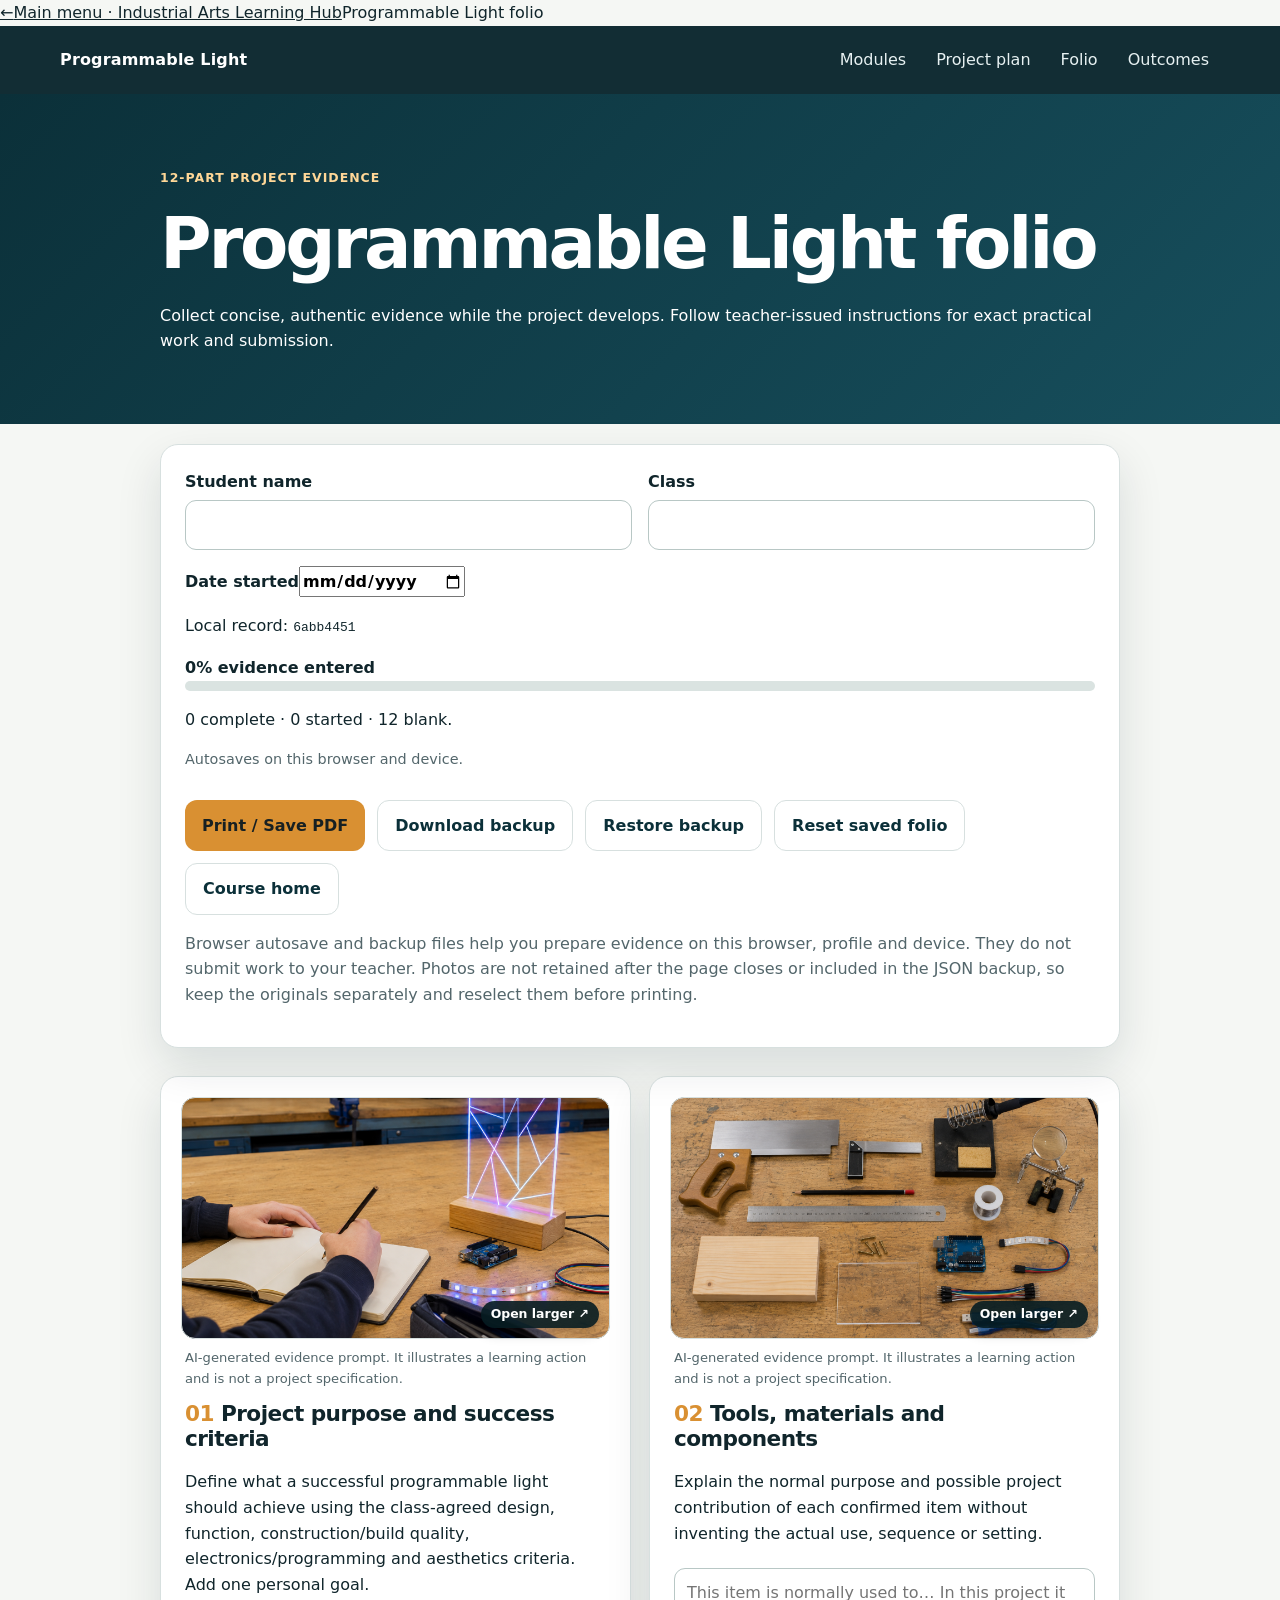
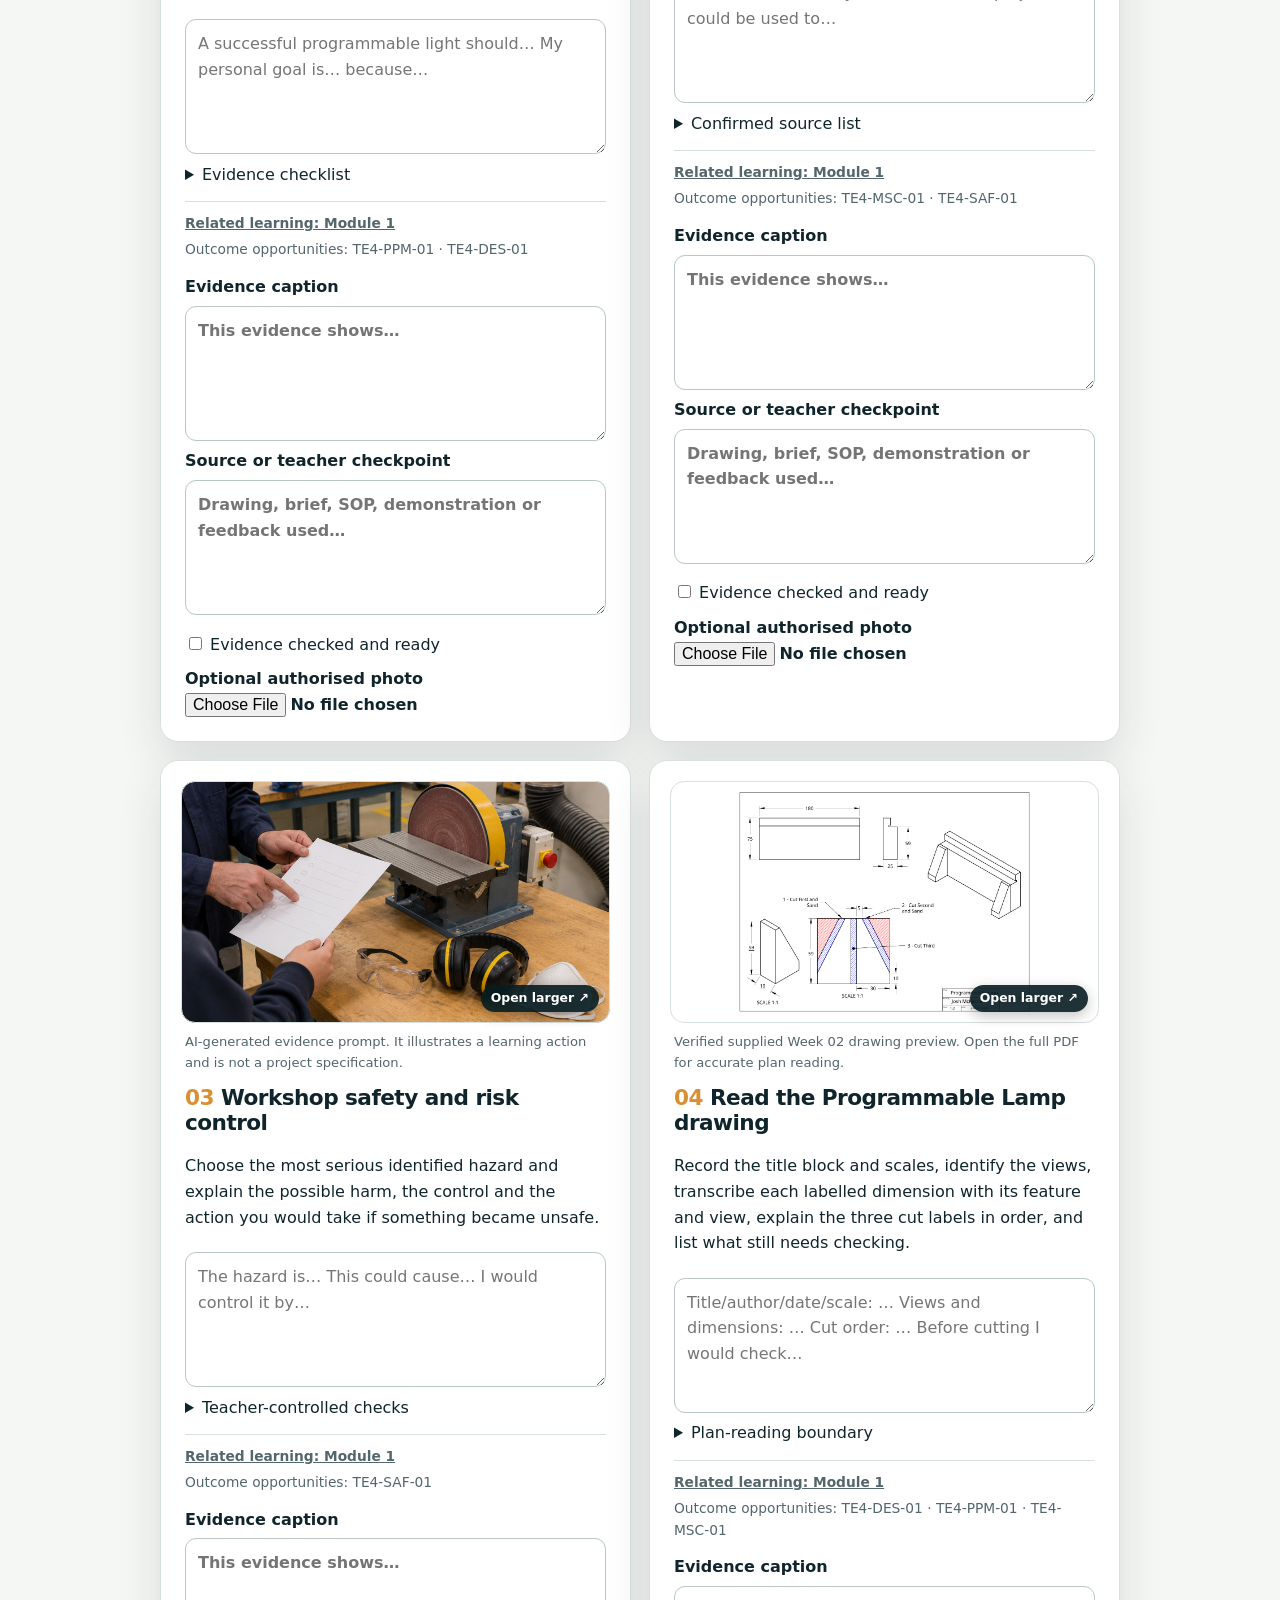
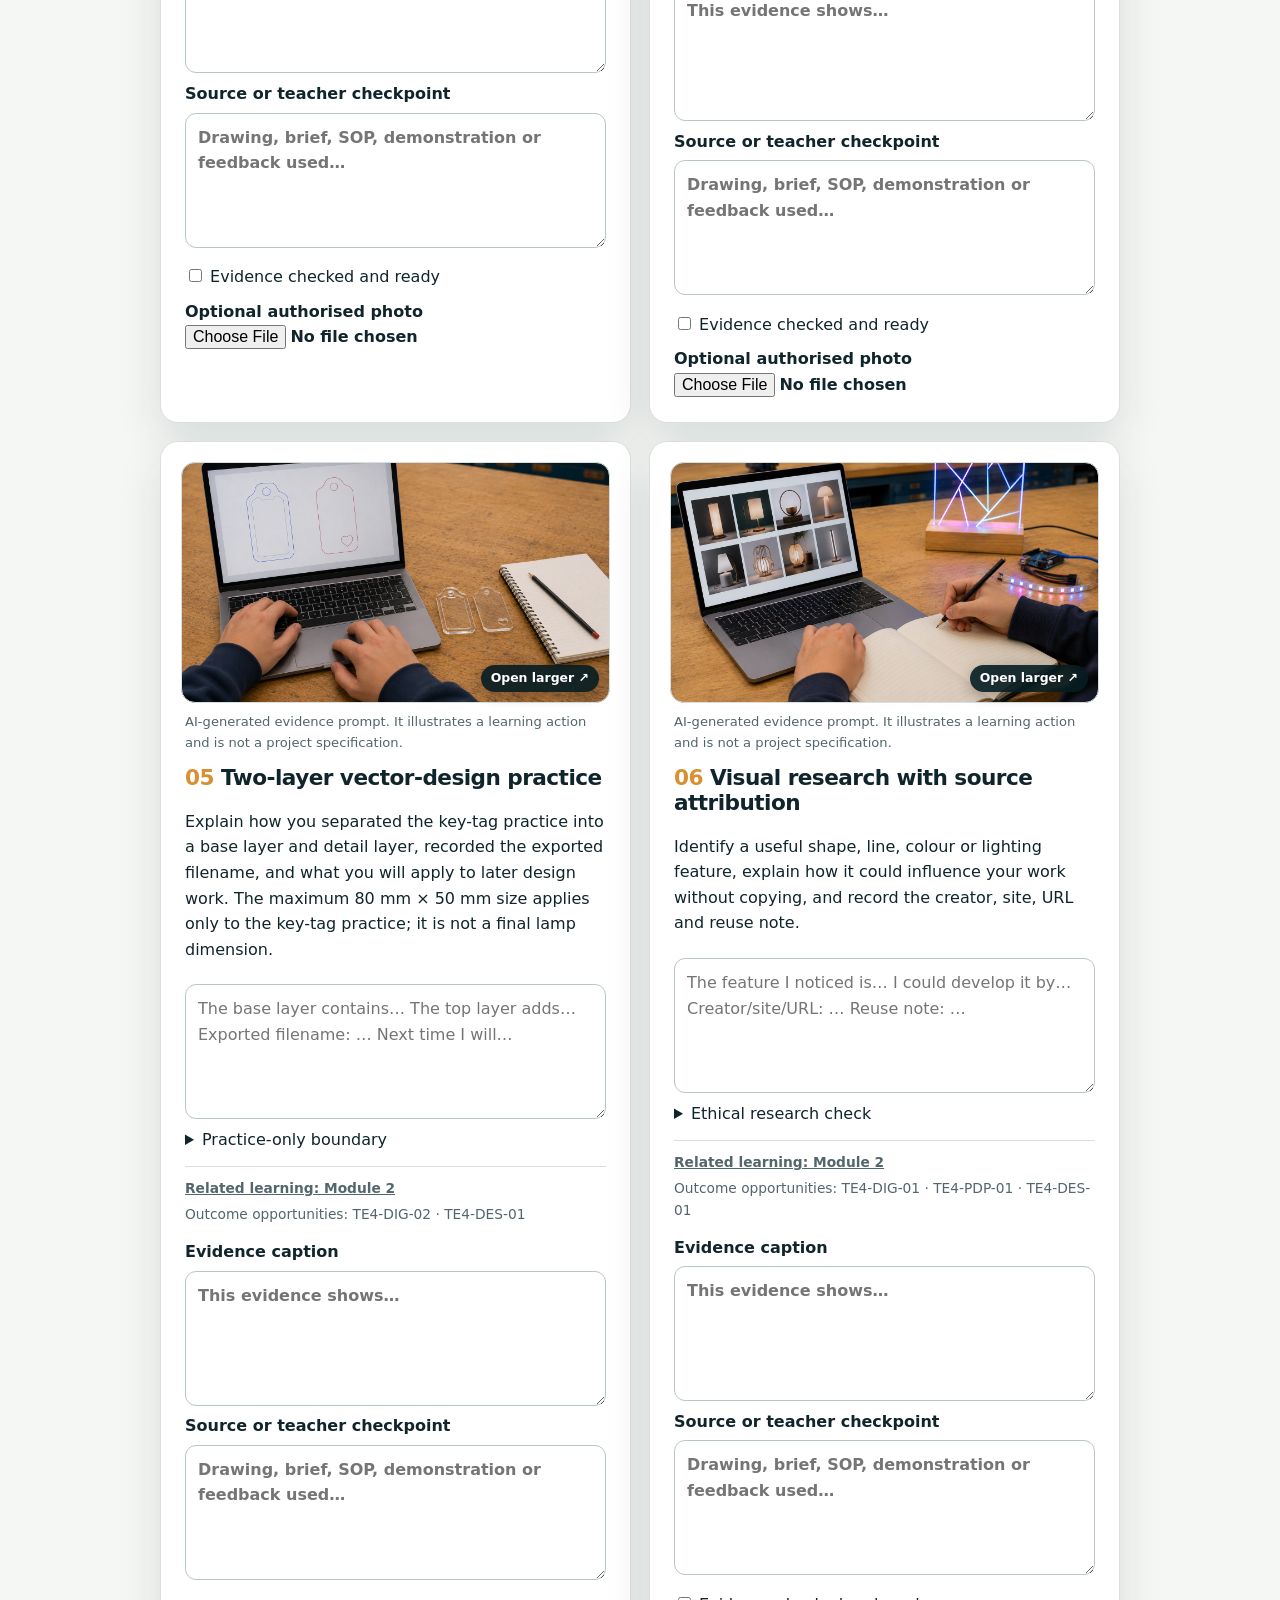
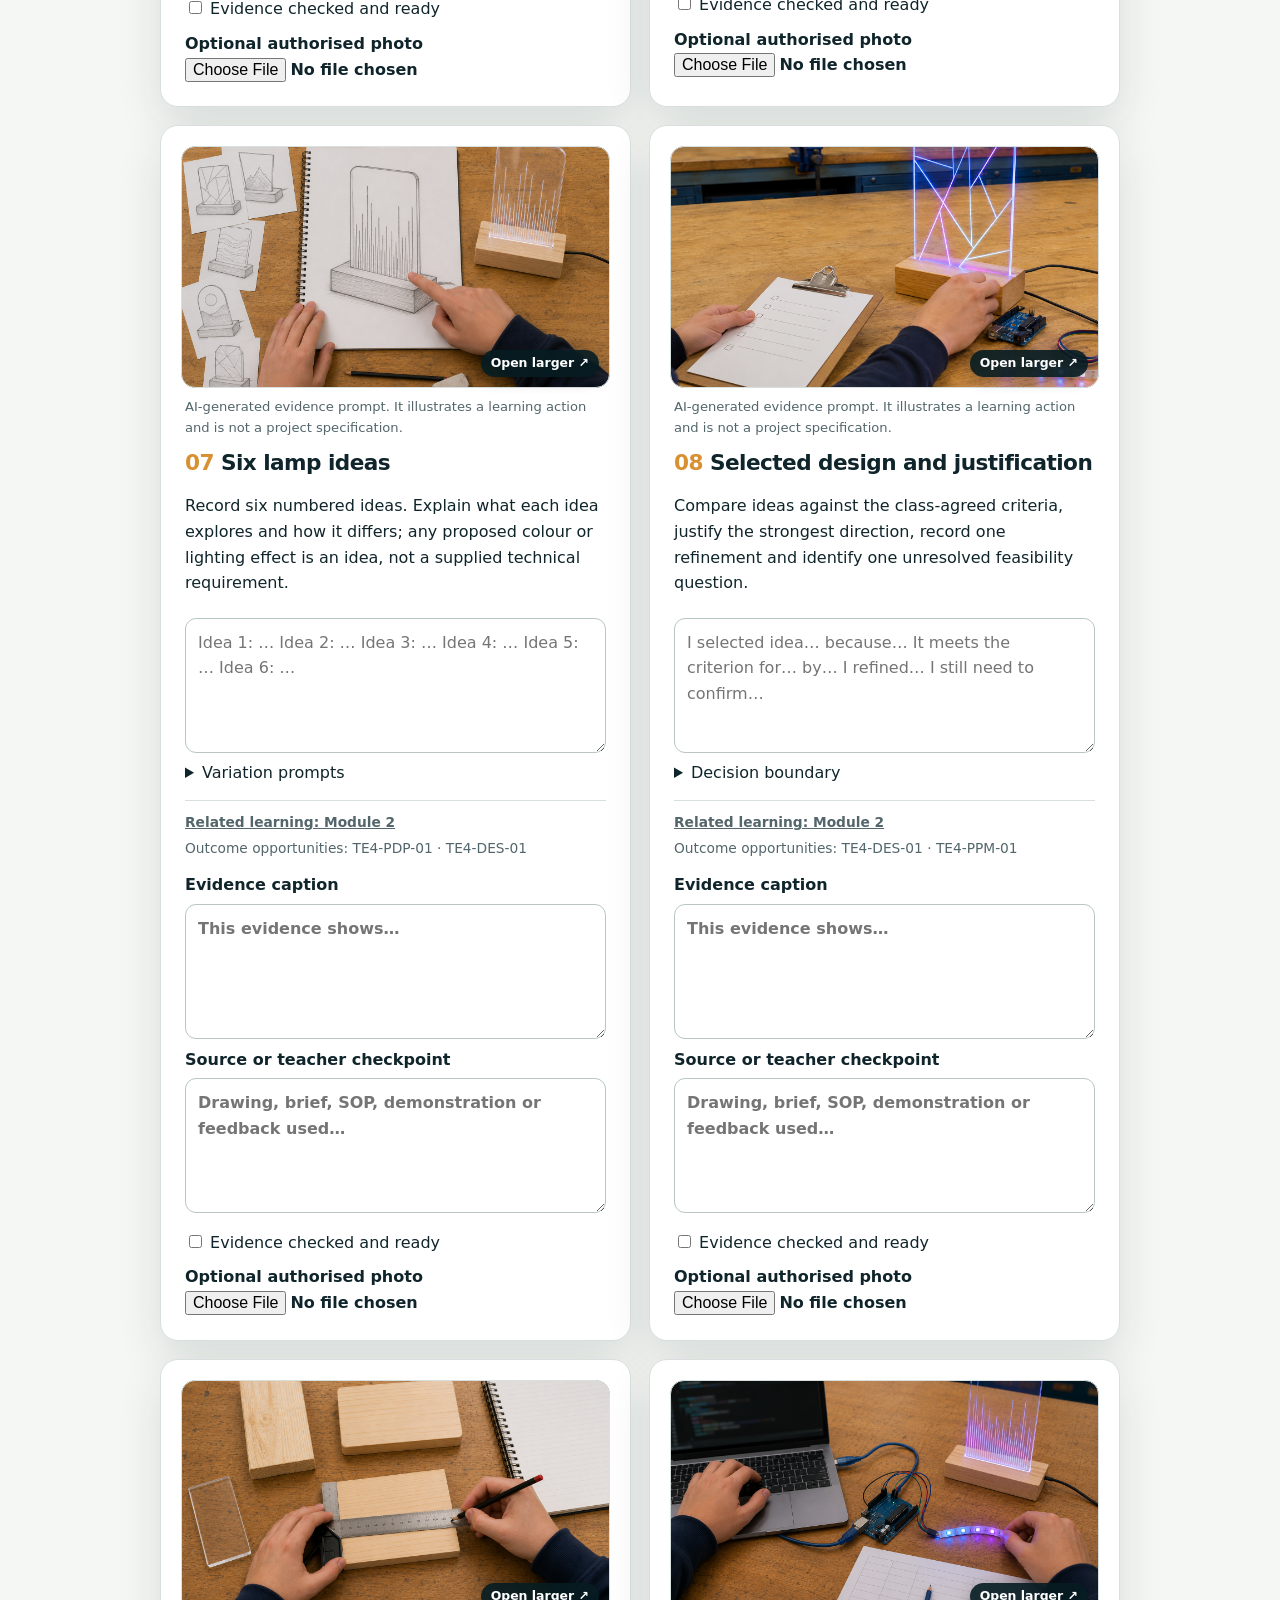
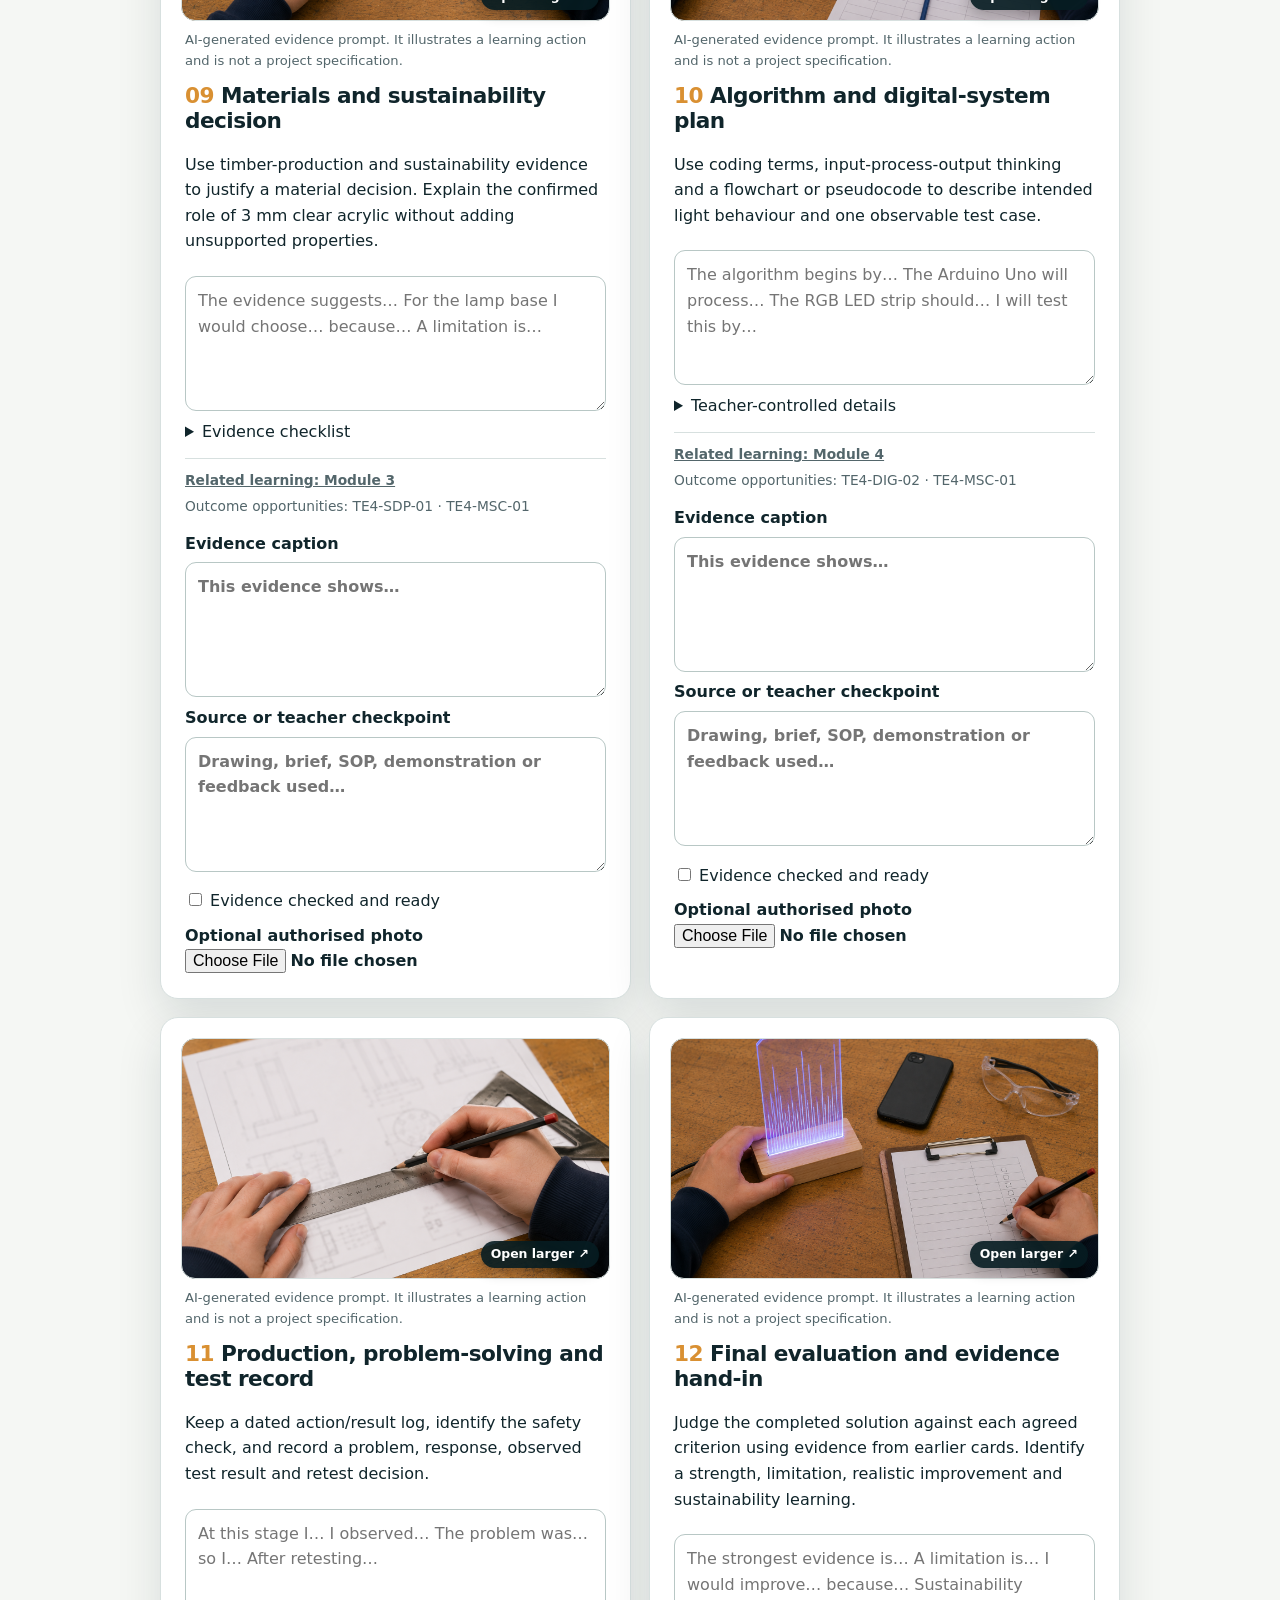
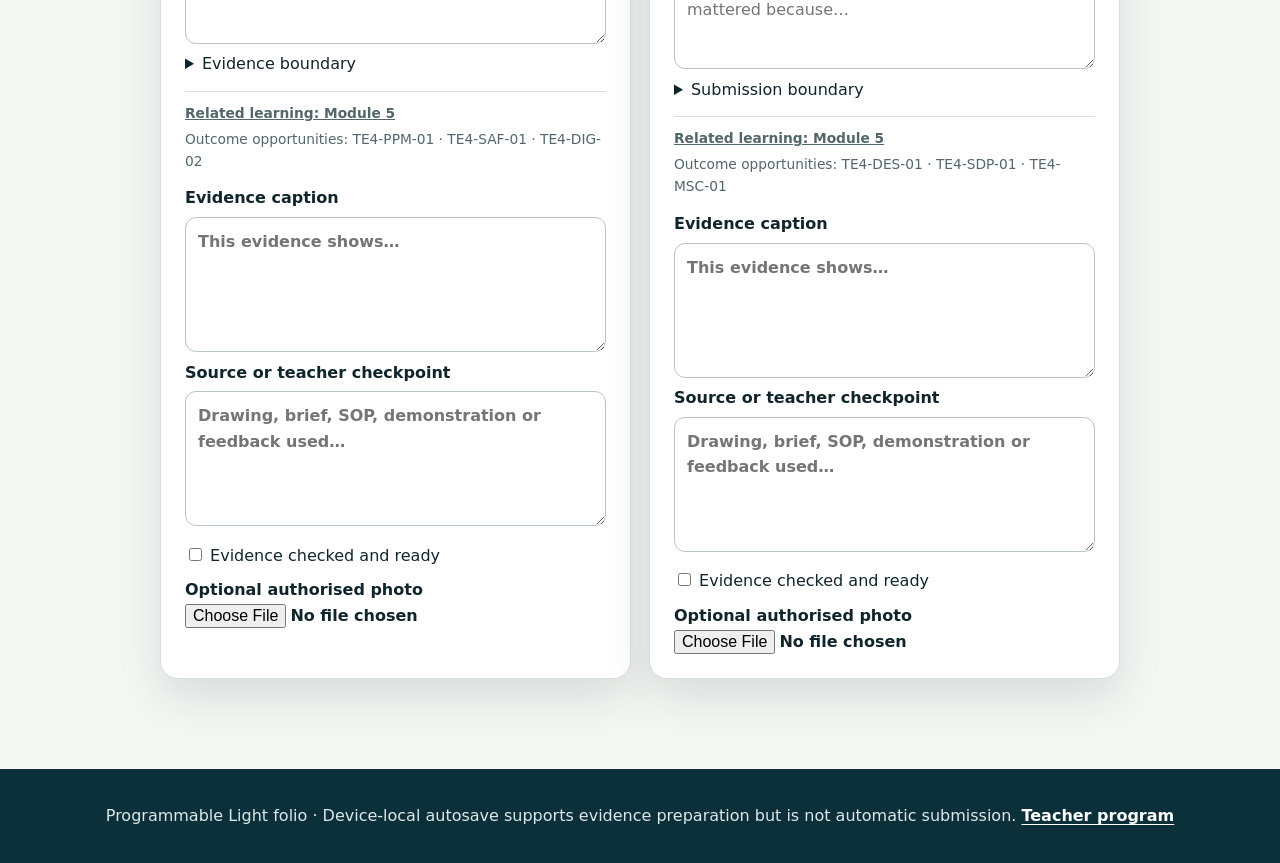
==== commit 21adcc06: "Simplify public teacher resource wording" ====
--- a/folio.html
+++ b/folio.html
@@ -5,7 +5,7 @@
   <meta name="viewport" content="width=device-width, initial-scale=1">
   <meta name="description" content="Twelve-card evidence folio for the Stage 4 Programmable Light project.">
   <title>Project folio | Programmable Light</title>
-  <link rel="stylesheet" href="guided/course.css?v=20260805c">
+  <link rel="stylesheet" href="guided/course.css?v=20260805d">
   <link rel="stylesheet" href="shared/sister-site.css" data-sister-site-styles>
 </head>
 <body class="folio-page">
@@ -43,9 +43,9 @@
     </div>
   </main>
 
-  <footer>Programmable Light folio · Device-local autosave supports evidence preparation but is not automatic submission. <a href="teacher-resources.html">Teacher programme</a></footer>
-  <script src="guided/data.js?v=20260805c"></script>
-  <script src="guided/course.js?v=20260805c"></script>
+  <footer>Programmable Light folio · Device-local autosave supports evidence preparation but is not automatic submission. <a href="teacher-resources.html">Teacher program</a></footer>
+  <script src="guided/data.js?v=20260805d"></script>
+  <script src="guided/course.js?v=20260805d"></script>
   <script src="shared/hub-navigation.js" defer></script>
 </body>
 </html>
--- a/guided/course.css
+++ b/guided/course.css
@@ -320,7 +320,7 @@
 .evidence-note { color: var(--muted); }
 .pathway-break { margin-top: 64px; }
 
-.teacher-programme { width: min(1180px, calc(100% - 36px)); margin: 0 auto; padding: 42px 0 72px; }
+.teacher-program { width: min(1180px, calc(100% - 36px)); margin: 0 auto; padding: 42px 0 72px; }
 .teacher-title-block { padding: clamp(24px, 5vw, 48px); border: 1px solid var(--line); border-radius: 22px; background: linear-gradient(135deg, #f5faf8, #edf4f5); box-shadow: 0 16px 44px rgba(17, 46, 52, .1); }
 .teacher-title-block h1 { max-width: 18ch; margin: 18px 0 14px; font-size: clamp(2.1rem, 6vw, 4.2rem); line-height: 1.02; }
 .back-link { display: inline-block; color: var(--steel-dark); font-weight: 850; text-underline-offset: 3px; }
@@ -336,10 +336,10 @@
 .teacher-confirm { color: #78410d; }
 .not-approved { color: var(--danger); }
 .table-scroll { width: 100%; margin-top: 22px; overflow-x: auto; border: 1px solid var(--line); border-radius: 14px; background: white; }
-.teacher-programme table { width: 100%; border-collapse: collapse; min-width: 680px; }
-.teacher-programme th, .teacher-programme td { padding: 12px 14px; border: 1px solid var(--line); text-align: left; vertical-align: top; }
-.teacher-programme thead th { background: #e7f0ee; color: var(--ink); }
-.teacher-programme tbody th { width: 20%; background: #f5f8f7; color: var(--ink); }
+.teacher-program table { width: 100%; border-collapse: collapse; min-width: 680px; }
+.teacher-program th, .teacher-program td { padding: 12px 14px; border: 1px solid var(--line); text-align: left; vertical-align: top; }
+.teacher-program thead th { background: #e7f0ee; color: var(--ink); }
+.teacher-program tbody th { width: 20%; background: #f5f8f7; color: var(--ink); }
 .teacher-audit-list { margin-top: 22px; padding: 18px 22px 18px 40px; border: 1px solid var(--line); border-radius: 14px; background: #fbfcfc; }
 .record-list { display: grid; grid-template-columns: repeat(2, minmax(0, 1fr)); gap: 1px; margin: 22px 0; padding: 1px; border: 1px solid var(--line); border-radius: 14px; overflow: hidden; background: var(--line); }
 .record-list > div { display: grid; grid-template-columns: minmax(125px, .7fr) minmax(0, 1.3fr); background: white; }
@@ -359,8 +359,6 @@
 .teacher-module__grid > div { min-width: 0; padding: 5px 14px 12px 0; }
 .teacher-boundary { margin-top: 16px; padding: 16px 18px; border-left: 5px solid var(--amber); border-radius: 0 12px 12px 0; background: var(--amber-pale); }
 .teacher-boundary > strong { display: block; margin-bottom: 8px; }
-.source-id-list { display: flex; flex-wrap: wrap; gap: 6px; }
-.source-id-list code, .resource-record code { max-width: 100%; padding: 3px 6px; border-radius: 6px; background: #eef2f1; overflow-wrap: anywhere; }
 .cross-module { background: #f3f8f6; }
 .resource-grid, .confirm-grid { margin-top: 22px; }
 .resource-record { min-width: 0; }
@@ -372,7 +370,7 @@
 .confirm-record p { margin: 0; }
 .local-review-field { padding: 12px; border: 1px dashed #9b7a54; border-radius: 10px; background: #fffaf1; }
 .official-links { display: flex; flex-wrap: wrap; gap: 8px 18px; }
-.teacher-programme footer a { color: white; }
+.teacher-program footer a { color: white; }
 
 footer { background: var(--steel-dark); color: #dce8e9; padding: 34px 16px; text-align: center; }
 footer a { color: #fff; font-weight: 800; text-underline-offset: 3px; }
@@ -406,7 +404,7 @@
   .plan-sheet-gallery { grid-template-columns: 1fr; }
   .nav-links { gap: 5px; }
   .nav-links a { padding: 7px 3px; font-size: .9rem; }
-  .teacher-programme { width: calc(100% - 22px); padding-top: 18px; }
+  .teacher-program { width: calc(100% - 22px); padding-top: 18px; }
   .teacher-title-block, .teacher-module, .resource-record, .confirm-record { padding: 18px; }
   .confirm-record { grid-template-columns: 1fr; }
   .teacher-section { padding-top: 46px; }
@@ -441,9 +439,9 @@
   .print-identity { display: block; margin: 0 0 5px; color: #344; font-size: 8pt; }
   .photo-preview { break-inside: avoid; }
   @page { size: A4 portrait; margin: 12mm; }
-  .teacher-programme-page .site-header, .teacher-programme-page .skip-link, .teacher-programme-page .teacher-print-button, .teacher-programme-page footer { display: none !important; }
-  .teacher-programme-page, .teacher-programme-page main { color: #000; background: #fff; }
-  .teacher-programme { width: 100%; margin: 0; padding: 0; font-size: 9pt; }
+  .teacher-program-page .site-header, .teacher-program-page .skip-link, .teacher-program-page .teacher-print-button, .teacher-program-page footer { display: none !important; }
+  .teacher-program-page, .teacher-program-page main { color: #000; background: #fff; }
+  .teacher-program { width: 100%; margin: 0; padding: 0; font-size: 9pt; }
   .teacher-title-block { padding: 0 0 8mm; border: 0; border-radius: 0; background: #fff; box-shadow: none; break-after: avoid; }
   .teacher-title-block h1 { max-width: none; margin: 4mm 0 3mm; color: #000; font-size: 24pt; }
   .teacher-title-block .back-link, .teacher-title-block .eyebrow { display: none; }
@@ -452,9 +450,9 @@
   .teacher-section { padding: 7mm 0 0; break-before: auto; }
   .teacher-section > h2 { max-width: none; color: #000; font-size: 17pt; }
   .teacher-section h3, .teacher-section h4 { color: #000; }
-  .teacher-programme table { min-width: 0; font-size: 7.7pt; }
-  .teacher-programme th, .teacher-programme td { padding: 5px 6px; border-color: #777; }
-  .teacher-programme thead th, .teacher-programme tbody th { background: #fff; color: #000; }
+  .teacher-program table { min-width: 0; font-size: 7.7pt; }
+  .teacher-program th, .teacher-program td { padding: 5px 6px; border-color: #777; }
+  .teacher-program thead th, .teacher-program tbody th { background: #fff; color: #000; }
   .table-scroll { overflow: visible; border: 0; }
   .teacher-two-column, .teacher-module__grid, .resource-grid { grid-template-columns: 1fr 1fr; gap: 4mm; }
   .record-list, .mapping-grid { grid-template-columns: 1fr 1fr; gap: 3mm; border: 0; background: #fff; }
@@ -468,6 +466,6 @@
   .teacher-module__grid { font-size: 8.3pt; }
   .teacher-boundary, .local-review-field { background: #fff; border-color: #777; }
   .confirm-record { grid-template-columns: 1.1fr 1fr 1fr 1fr; gap: 3mm; padding: 4mm; }
-  .source-id-list code, .resource-record code { background: #fff; }
   .external-source::after { content: " (" attr(href) ")"; color: #000; font-weight: 400; overflow-wrap: anywhere; }
-}
+  .drive-source::after { content: none; }
+}
